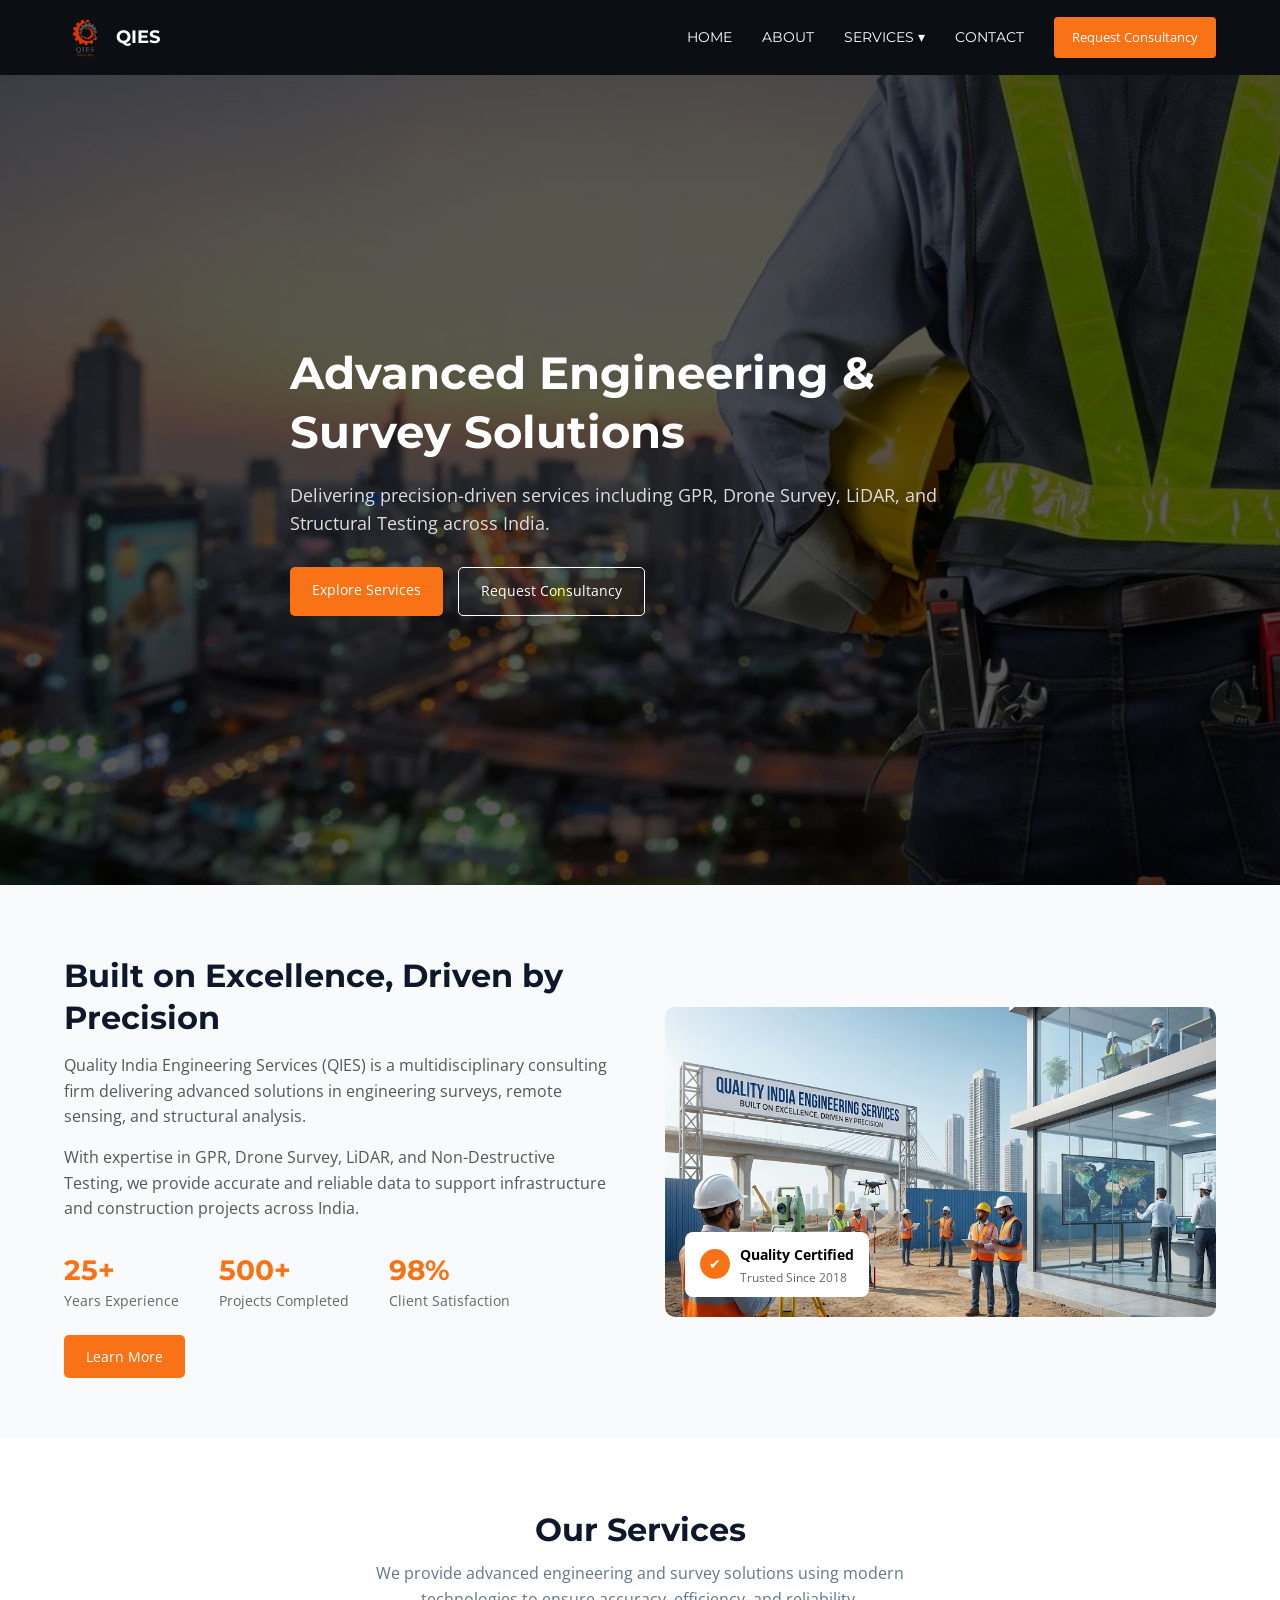
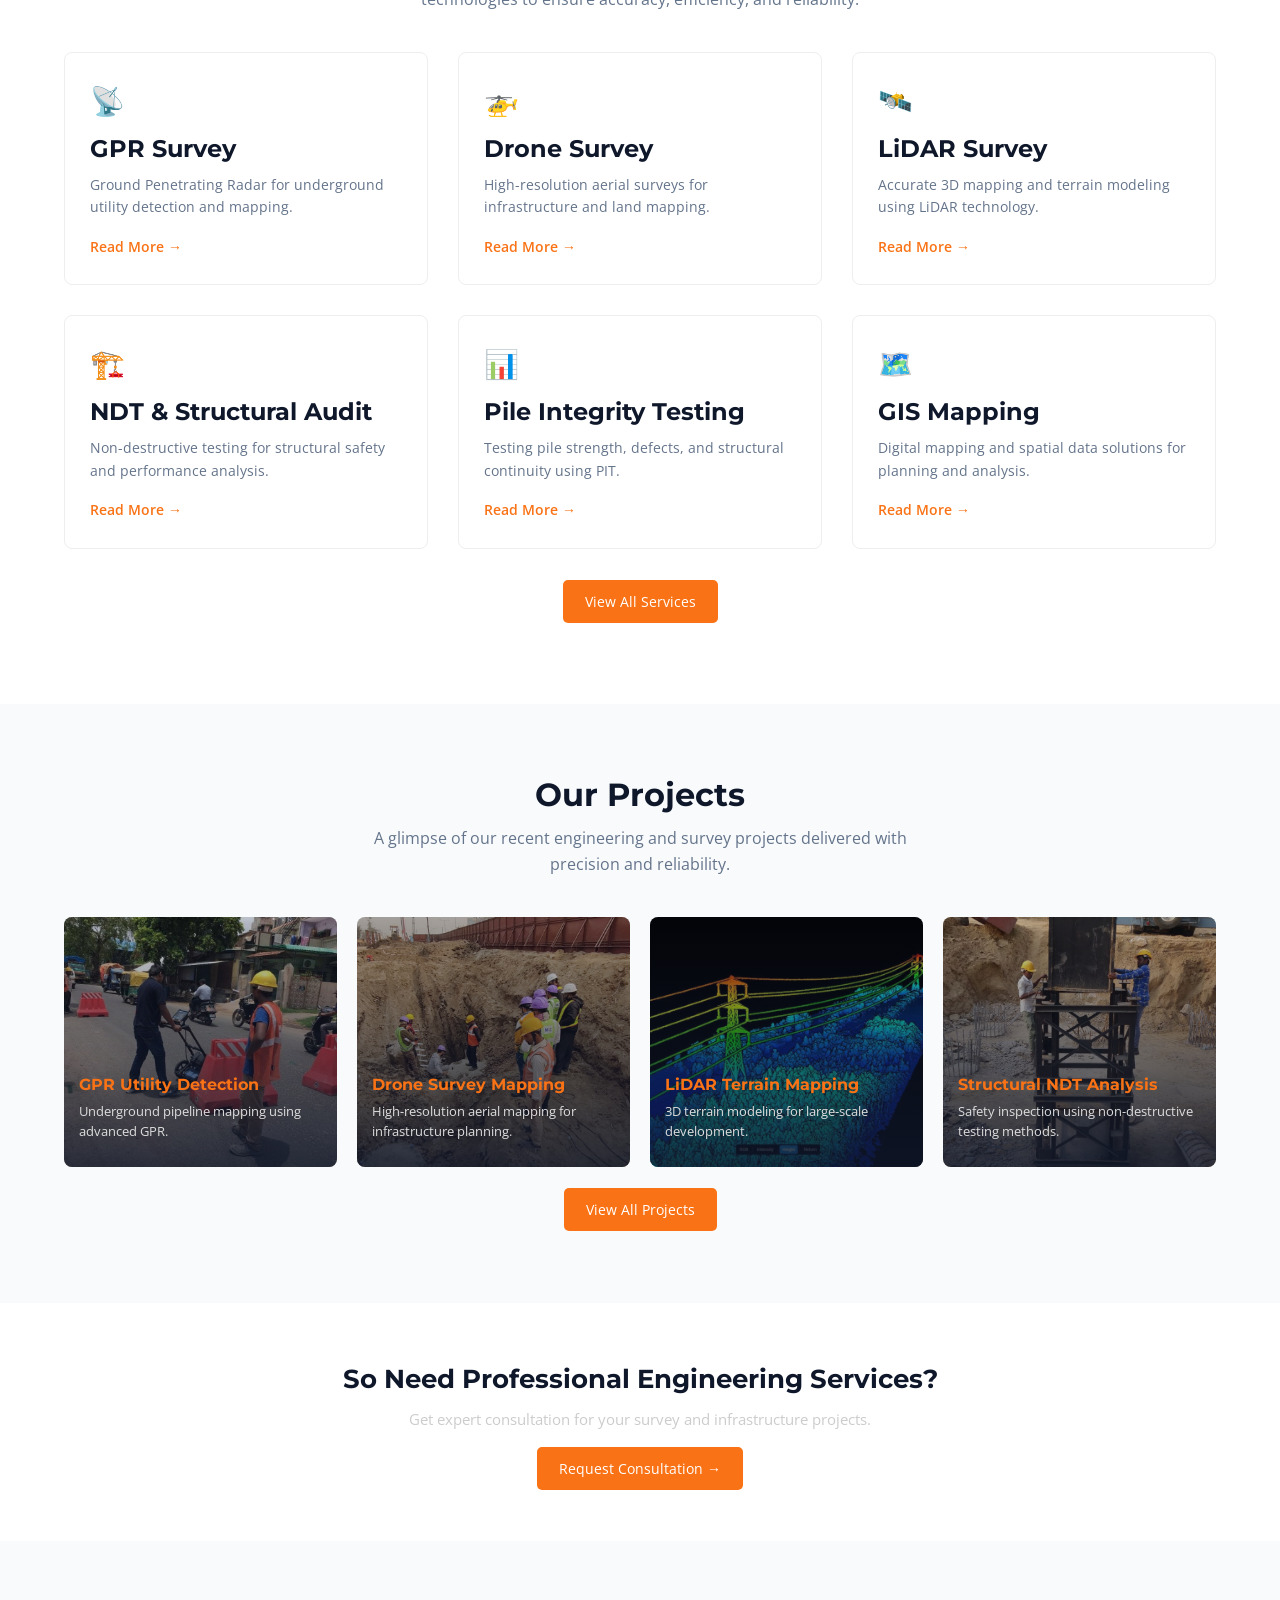
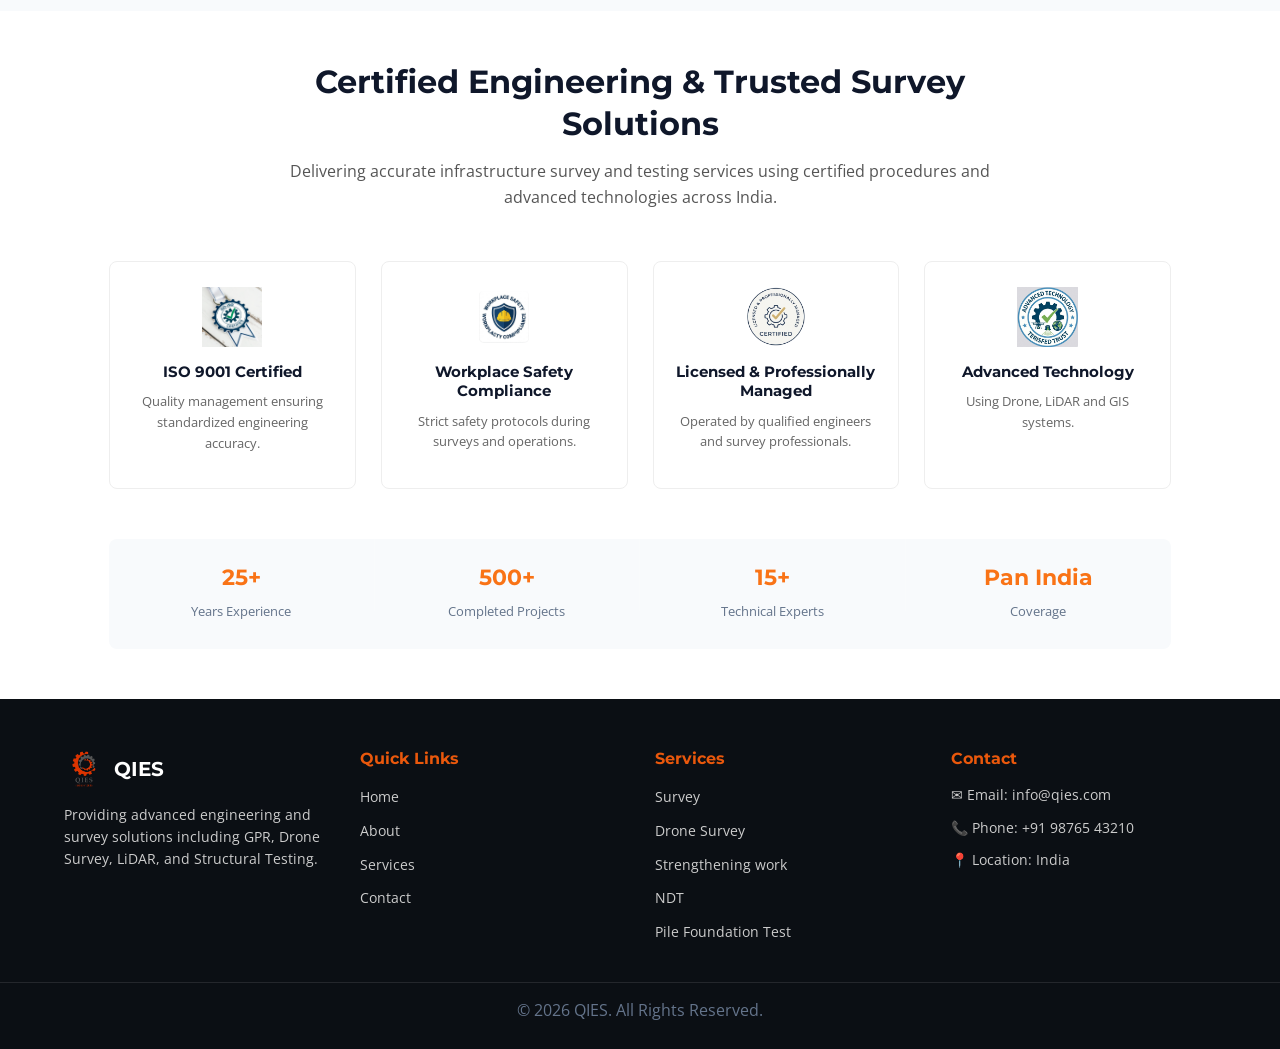
==== index.html @ ded55cf7 "Add files via upload" ====
<!DOCTYPE html>
<html lang="en">

<head>
    <meta charset="UTF-8">
    <meta name="viewport" content="width=device-width, initial-scale=1.0">
    <title>QIES</title>

    <!-- Google Fonts -->
    <link
        href="https://fonts.googleapis.com/css2?family=Montserrat:wght@600;700&family=Open+Sans:wght@400;500&display=swap"
        rel="stylesheet">

    <!-- Favicon icon -->
    <link rel="icon" type="image/png" href="assets/img/logo/favicon.ico">

    <!-- CSS Files -->
    <link rel="stylesheet" href="assets/css/global.css">
    <link rel="stylesheet" href="assets/css/style.css">
    <link rel="stylesheet" href="assets/css/services.css">
    <link rel="stylesheet" href="assets/css/responsive.css">

</head>

<body>
    <!-- =====================================
                    GLOBAL NAVBAR
    ===================================== -->
    <header class="header">
        <div class="container navbar">

            <!-- Logo + Company Name -->
            <div class="nav-brand">
                <a href="/index.html">
                    <img src="assets/img/logo/qies-logo.png" alt="QIES Logo">
                    <span class="brand-name">QIES</span>
                </a>
            </div>

            <!-- Navigation -->
            <nav class="nav-menu" id="navMenu">

                <a href="index.html" class="nav-link">Home</a>
                <a href="about.html" class="nav-link">About</a>

                <!-- Dropdown -->
                <div class="dropdown">
                    <a href="#" class="nav-link dropdown-toggle">Services ▾</a>

                    <div class="dropdown-menu">
                        <a href="services.html"><strong>All Services</strong></a>
                        <a href="services/survey.html">Survey</a>
                        <a href="services/drone-survey.html">Drone Survey</a>
                        <a href="services/strengthening-work.html">Strengthening Work</a>
                        <a href="services/ndt.html">NDT</a>
                        <a href="services/pile-foundation-test.html">Pile Foundation Test</a>
                    </div>
                </div>

                <a href="contact.html" class="nav-link">Contact</a>

                <!-- CTA -->
                <a href="contact.html" class="nav-btn">
                    Request Consultancy
                </a>

            </nav>

            <!-- Mobile Toggle -->
            <div class="menu-toggle" id="menuToggle">☰</div>

        </div>
    </header>


    <!-- =====================================
                    HERO SECTION
    ===================================== -->
    <section class="hero">

        <div class="hero-overlay"></div>

        <div class="container hero-content">

            <h1>
                Advanced Engineering & Survey Solutions
            </h1>

            <p>
                Delivering precision-driven services including GPR, Drone Survey,
                LiDAR, and Structural Testing across India.
            </p>

            <div class="hero-buttons">
                <a href="services.html" class="btn-primary">Explore Services</a>
                <a href="contact.html" class="btn-outline">Request Consultancy</a>
            </div>

        </div>

    </section>


    <!-- =====================================
                    ABOUT  SECTION
    ===================================== -->
    <section class="home-about section">

        <div class="container about-container">

            <!-- Left Content -->
            <div class="about-text">
                <h2>Built on Excellence, Driven by Precision</h2>

                <p>
                    Quality India Engineering Services (QIES) is a multidisciplinary
                    consulting firm delivering advanced solutions in engineering surveys,
                    remote sensing, and structural analysis.
                </p>

                <p>
                    With expertise in GPR, Drone Survey, LiDAR, and Non-Destructive Testing,
                    we provide accurate and reliable data to support infrastructure and
                    construction projects across India.
                </p>

                <!-- STATS -->
                <div class="about-stats">

                    <div class="stat-item">
                        <h3>25+</h3>
                        <span>Years Experience</span>
                    </div>

                    <div class="stat-item">
                        <h3>500+</h3>
                        <span>Projects Completed</span>
                    </div>

                    <div class="stat-item">
                        <h3>98%</h3>
                        <span>Client Satisfaction</span>
                    </div>

                </div>

                <a href="about.html" class="btn-primary">Learn More</a>
            </div>

            <!-- Right Image -->
            <div class="about-image">
                <img src="assets/img/home/about.png" alt="Engineering Work">

                <!-- Floating Badge -->
                <div class="about-badge">
                    <span>✔</span>
                    <div>
                        <strong>Quality Certified</strong>
                        <small>Trusted Since 2018</small>
                    </div>
                </div>
            </div>

        </div>

    </section>


    <!-- =====================================
                    service section
    ===================================== -->
    <section class="home-services section">

        <div class="container">

            <!-- Section Title -->
            <div class="section-title">
                <h2>Our Services</h2>
                <p>
                    We provide advanced engineering and survey solutions using modern
                    technologies to ensure accuracy, efficiency, and reliability.
                </p>
            </div>

            <!-- Services Grid -->
            <div class="services-grid">

                <!-- Service 1 -->
                <div class="service-card">
                    <div class="service-icon">📡</div>
                    <h3>GPR Survey</h3>
                    <p>
                        Ground Penetrating Radar for underground utility detection and mapping.
                    </p>
                    <a href="services/survey.html">Read More →</a>
                </div>

                <!-- Service 2 -->
                <div class="service-card">
                    <div class="service-icon">🚁</div>
                    <h3>Drone Survey</h3>
                    <p>
                        High-resolution aerial surveys for infrastructure and land mapping.
                    </p>
                    <a href="services/drone-survey.html">Read More →</a>
                </div>

                <!-- Service 3 -->
                <div class="service-card">
                    <div class="service-icon">🛰️</div>
                    <h3>LiDAR Survey</h3>
                    <p>
                        Accurate 3D mapping and terrain modeling using LiDAR technology.
                    </p>
                    <a href="services/lidar.html">Read More →</a>
                </div>

                <!-- Service 4 -->
                <div class="service-card">
                    <div class="service-icon">🏗️</div>
                    <h3>NDT & Structural Audit</h3>
                    <p>
                        Non-destructive testing for structural safety and performance analysis.
                    </p>
                    <a href="services/ndt.html">Read More →</a>
                </div>

                <!-- Service 5 -->
                <div class="service-card">
                    <div class="service-icon">📊</div>
                    <h3>Pile Integrity Testing</h3>
                    <p>
                        Testing pile strength, defects, and structural continuity using PIT.
                    </p>
                    <a href="services/survey.html">Read More →</a>
                </div>

                <!-- Service 6 -->
                <div class="service-card">
                    <div class="service-icon">🗺️</div>
                    <h3>GIS Mapping</h3>
                    <p>
                        Digital mapping and spatial data solutions for planning and analysis.
                    </p>
                    <a href="services/survey.html">Read More →</a>
                </div>

            </div>

            <!-- CTA -->
            <div class="services-cta text-center mt-3">
                <a href="services.html" class="btn-primary">View All Services</a>
            </div>

        </div>


    </section>


    <!-- =====================================
                    PROJECT section
    ===================================== -->
    <section class="home-projects section">

        <div class="container">

            <!-- Section Title -->
            <div class="section-title">
                <h2>Our Projects</h2>
                <p>
                    A glimpse of our recent engineering and survey projects delivered with precision and reliability.
                </p>
            </div>

            <!-- Project Grid -->
            <div class="projects-grid">

                <!-- Project 1 -->
                <div class="project-card">
                    <img src="assets/img/project/grp-survey.jpeg" alt="GPR Survey">
                    <div class="project-overlay">
                        <h3>GPR Utility Detection</h3>
                        <p>Underground pipeline mapping using advanced GPR.</p>
                    </div>
                </div>

                <!-- Project 2 -->
                <div class="project-card">
                    <img src="assets/img/project/pile integrety.jpeg" alt="Drone Survey">
                    <div class="project-overlay">
                        <h3>Drone Survey Mapping</h3>
                        <p>High-resolution aerial mapping for infrastructure planning.</p>
                    </div>
                </div>

                <!-- Project 3 -->
                <div class="project-card">
                    <img src="assets/img/project/lidarsurvey.jpeg" alt="LiDAR Survey">
                    <div class="project-overlay">
                        <h3>LiDAR Terrain Mapping</h3>
                        <p>3D terrain modeling for large-scale development.</p>
                    </div>
                </div>

                <!-- Project 4 -->
                <div class="project-card">
                    <img src="assets/img/project/pile-dynamic-load-testing.jpeg" alt="NDT Testing">
                    <div class="project-overlay">
                        <h3>Structural NDT Analysis</h3>
                        <p>Safety inspection using non-destructive testing methods.</p>
                    </div>
                </div>

            </div>

            <!-- CTA -->
            <div class="text-center mt-3">
                <a href="#" class="btn-primary">View All Projects</a>
            </div>

        </div>

        <!-- CTA -->
        <div class="project-cta">
            <h4>So Need Professional Engineering Services?</h4>
            <p>Get expert consultation for your survey and infrastructure projects.</p>

            <a href="contact.html" class="btn-primary">
                Request Consultation →
            </a>
        </div>
    </section>


    <!-- =====================================
     CERTIFICATION & TRUST SECTION
    ===================================== -->
    <section class="cert-perfect">

        <div class="container">

            <!-- ROW 1: HEADING -->
            <div class="cert-heading">
                <h2>Certified Engineering & Trusted Survey Solutions</h2>
                <p>
                    Delivering accurate infrastructure survey and testing services
                    using certified procedures and advanced technologies across India.
                </p>
            </div>

            <!-- ROW 2: CERTIFICATION CARDS -->
            <div class="cert-cards-row">

                <div class="cert-card">
                    <img src="assets/img/certificates/badge-1.webp" alt="ISO Certification">
                    <h4>ISO 9001 Certified</h4>
                    <p>Quality management ensuring standardized engineering accuracy.</p>
                </div>

                <div class="cert-card">
                    <img src="assets/img/certificates/badge-2.png" alt="Workplace Safety">
                    <h4>Workplace Safety Compliance</h4>
                    <p>Strict safety protocols during surveys and operations.</p>
                </div>

                <div class="cert-card">
                    <img src="assets/img/certificates/badge-3.png" alt="Licensed Managed">
                    <h4>Licensed & Professionally Managed</h4>
                    <p>Operated by qualified engineers and survey professionals.</p>
                </div>

                <div class="cert-card">
                    <img src="assets/img/certificates/badge-4.png" alt="Advanced Technology">
                    <h4>Advanced Technology</h4>
                    <p>Using Drone, LiDAR and GIS systems.</p>
                </div>

            </div>


            <!-- ROW 3: STATS BAR -->
            <div class="cert-stats-row">

                <div class="stat-box">
                    <h3>25+</h3>
                    <span>Years Experience</span>
                </div>

                <div class="stat-box">
                    <h3>500+</h3>
                    <span>Completed Projects</span>
                </div>

                <div class="stat-box">
                    <h3>15+</h3>
                    <span>Technical Experts</span>
                </div>

                <div class="stat-box">
                    <h3>Pan India</h3>
                    <span>Coverage</span>
                </div>

            </div>

        </div>

    </section>

    <!-- =====================================
                    GLOBAL FOOTER
    ===================================== -->
    <footer class="footer">
        <div class="container footer-container">

            <!-- Company Info -->
            <div class="footer-col">
                <div class="footer-brand">
                    <img src="/assets/img/logo/qies-logo.png" alt="QIES Logo">
                    <h3>QIES</h3>
                </div>
                <p>
                    Providing advanced engineering and survey solutions including GPR,
                    Drone Survey, LiDAR, and Structural Testing.
                </p>
            </div>

            <!-- Quick Links -->
            <div class="footer-col">
                <h4>Quick Links</h4>
                <ul>
                    <li><a href="index.html">Home</a></li>
                    <li><a href="about.html">About</a></li>
                    <li><a href="services.html">Services</a></li>
                    <li><a href="contact.html">Contact</a></li>
                </ul>
            </div>

            <!-- Services -->
            <div class="footer-col">
                <h4>Services</h4>
                <ul>
                    <li><a href="services/survey.html">Survey</a></li>
                    <li><a href="services/drone-survey.html">Drone Survey</a></li>
                    <li><a href="services/strengthening-work.html">Strengthening work</a></li>
                    <li><a href="services/ndt.html">NDT</a></li>
                    <li><a href="services/pile-foundation-test.html">Pile Foundation Test</a></li>
                </ul>
            </div>

            <!-- Contact -->
            <div class="footer-col">
                <h4>Contact</h4>
                <p>✉ Email: info@qies.com</p>
                <p>📞 Phone: +91 98765 43210</p>
                <p>📍 Location: India</p>
            </div>

        </div>

        <!-- Bottom -->
        <div class="footer-bottom">
            <p>© 2026 QIES. All Rights Reserved.</p>
        </div>
    </footer>


    <script src="assets/js/main.js"></script>

</body>

</html>
---- assets/css/global.css ----
/* =========================
   RESET + BASE
========================= */
* {
  margin: 0;
  padding: 0;
  box-sizing: border-box;
}

html {
  scroll-behavior: smooth;
}

body {
  font-family: 'Open Sans', sans-serif;
  line-height: 1.6;
  background-color: var(--light);
  color: var(--dark);
}

/* =========================
   THEME VARIABLES
========================= */
:root {
  --primary: #1e3a8a;
  --accent: #f97316;
  --dark: #0f172a;
  --light: #f8fafc;
  --gray: #64748b;
  --white: #ffffff;

  --radius: 8px;
  --transition: 0.3s ease;
}

/* =========================
   TYPOGRAPHY
========================= */
h1, h2, h3, h4, h5 {
  font-family: 'Montserrat', sans-serif;
  font-weight: 700;
  color: var(--dark);
  line-height: 1.3;
}

h1 { font-size: 2.5rem; }
h2 { font-size: 2rem; }
h3 { font-size: 1.5rem; }

p {
  font-size: 1rem;
  color: var(--gray);
  margin-bottom: 10px; /* FIX spacing */
}

a {
  text-decoration: none;
  color: inherit;
}

/* =========================
   LAYOUT SYSTEM
========================= */
.container {
  width: 90%;
  max-width: 1200px;
  margin: auto;
}

.section {
  padding: 70px 0; /* slightly improved spacing */
}

.section-light {
  background-color: var(--light);
}

.section-dark {
  background-color: var(--dark);
  color: var(--white);
}

/* =========================
   FLEX + GRID HELPERS
========================= */
.flex {
  display: flex;
  align-items: center;
}

.flex-between {
  display: flex;
  justify-content: space-between;
  align-items: center;
}

.grid {
  display: grid;
  gap: 20px;
}

/* =========================
   BUTTON SYSTEM
========================= */
.btn {
  display: inline-block;
  padding: 10px 20px;
  border-radius: var(--radius);
  font-size: 0.9rem;
  font-weight: 600;
  transition: var(--transition);
}

.btn-primary {
  background-color: var(--primary);
  color: var(--white);
}

.btn-primary:hover {
  background-color: #172554;
}

.btn-accent {
  background-color: var(--accent);
  color: var(--white);
}

.btn-accent:hover {
  background-color: #ea580c;
}

/* NEW: Outline button (used in hero) */
.btn-outline {
  border: 1px solid var(--white);
  color: var(--white);
}

.btn-outline:hover {
  background: var(--white);
  color: var(--dark);
}

/* =========================
   CARD SYSTEM
========================= */
.card {
  background-color: var(--white);
  padding: 20px;
  border-radius: var(--radius);
  box-shadow: 0 5px 20px rgba(0, 0, 0, 0.05);
  transition: var(--transition);
}

.card:hover {
  transform: translateY(-5px);
}

/* =========================
   IMAGE HANDLING
========================= */
img {
  width: 100%;
  display: block;
}

/* =========================
   SPACING UTILITIES
========================= */
.mt-1 { margin-top: 10px; }
.mt-2 { margin-top: 20px; }
.mt-3 { margin-top: 30px; }

.mb-1 { margin-bottom: 10px; }
.mb-2 { margin-bottom: 20px; }
.mb-3 { margin-bottom: 30px; }

/* =========================
   TEXT UTILITIES
========================= */
.text-center {
  text-align: center;
}

.text-white {
  color: var(--white);
}

/* NEW: Section Title Helper */
.section-title {
  text-align: center;
  margin-bottom: 40px;
}

.section-title h2 {
  margin-bottom: 10px;
}

.section-title p {
  max-width: 600px;
  margin: auto;
}
---- assets/css/style.css ----
/* =====================================
     GLOBAL NAVBAR
=====================================  */
/* HEADER */
.header {
  background: #0b0f14;
  position: sticky;
  top: 0;
  z-index: 1000;
}

/* NAVBAR */
.navbar {
  display: flex;
  justify-content: space-between;
  align-items: center;
  height: 75px;
}

/* BRAND */
.nav-brand a {
  display: flex;
  align-items: center;
  gap: 10px;
}

.nav-brand img {
  height: 42px;
}

.brand-name {
  color: #fff;
  font-family: 'Montserrat', sans-serif;
  font-weight: 700;
  font-size: 18px;
}

/* LOGO (FIXED VISIBILITY) */
.logo img {
  height: 50px;
  width: auto;
  display: block;
  filter: brightness(1.2);
  /* makes logo pop */
}

.logo img {
  filter: brightness(1.5) contrast(1.1);
}

/* MENU */
.nav-menu {
  display: flex;
  align-items: center;
  gap: 30px;
}

/* LINKS */
.nav-link {
  font-family: 'Montserrat', sans-serif;
  font-size: 14px;
  text-transform: uppercase;
  color: #fff;
  position: relative;
  display: flex;
  align-items: center;
  height: 100%;
}


/* HOVER UNDERLINE */
.nav-link::after {
  content: "";
  position: absolute;
  left: 0;
  bottom: 0px;
  width: 0%;
  height: 2px;
  background: #f97316;
  transition: 0.3s;
}

.nav-link:hover::after {
  width: 100%;
}

/* CTA */
.nav-btn {
  background: #f97316;
  padding: 10px 18px;
  border-radius: 4px;
  font-size: 13px;
  color: #fff;
  display: flex;
  align-items: center;
}

.nav-btn:hover {
  background: #ea580c;
}

/* DROPDOWN */
.dropdown {
  position: relative;
}

.dropdown-menu {
  position: absolute;
  top: 35px;
  left: 0;
  background: #1e293b;
  min-width: 200px;
  padding: 10px 0;
  display: none;
  border-top: 2px solid #f97316;
}

.dropdown-menu a {
  display: block;
  padding: 8px 15px;
  font-size: 13px;
  color: #fff;
}

.dropdown-menu a:hover {
  color: #f97316;
}

/* SHOW */
.dropdown-menu.show {
  display: block;
}

/* MOBILE */
.menu-toggle {
  display: none;
  font-size: 26px;
  color: #fff;
  cursor: pointer;
}

/* =========================
   FOOTER
========================= */
.footer {
  background: #0b0f14;
  color: #fff;
  padding-top: 50px;
}

/* Layout */
.footer-container {
  display: grid;
  grid-template-columns: repeat(4, 1fr);
  gap: 30px;
}

/* Columns */
.footer-col h4 {
  margin-bottom: 15px;
  font-family: 'Montserrat', sans-serif;
  color: #ea580c;
}

.footer-col p {
  font-size: 14px;
  color: #ccc;
}

/* Links */
.footer-col ul {
  list-style: none;
}

.footer-col ul li {
  margin-bottom: 8px;
}

.footer-col ul li a {
  color: #ccc;
  font-size: 14px;
  transition: 0.3s;
}

.footer-col ul li a:hover {
  color: #f97316;
}

/* Bottom bar */
.footer-bottom {
  text-align: center;
  padding: 15px 0;
  margin-top: 30px;
  border-top: 1px solid rgba(255, 255, 255, 0.1);
  font-size: 13px;
  color: #aaa;
}

/* Footer Brand (logo + name) */
.footer-brand {
  display: flex;
  align-items: center;
  gap: 10px;
  margin-bottom: 15px;
}

.footer-brand img {
  height: 40px;
  width: auto;
}

.footer-brand h3 {
  margin: 0;
  font-size: 20px;
  color: #fff;
}


/* =========================  HOME PAGE STARTS ========================= */
/* =========================
   HOME HERO SECTION
========================= */
.hero {
  position: relative;
  height: 90vh;
  background: url("../img/home/hero-bg.jpeg") center/cover no-repeat;
  display: flex;
  align-items: center;
}

/* Dark overlay */
.hero-overlay {
  position: absolute;
  inset: 0;
  background: rgba(0, 0, 0, 0.65);
}

/* Content */
.hero-content {
  position: relative;
  color: #fff;
  max-width: 700px;
}

.hero-content h1 {
  font-size: 2.8rem;
  font-family: 'Montserrat', sans-serif;
  margin-bottom: 20px;
  line-height: 1.3;
  color: white;
}

.hero-content p {
  font-size: 1.1rem;
  color: #ddd;
  margin-bottom: 30px;
}

/* Buttons */
.hero-buttons {
  display: flex;
  gap: 15px;
}

/* Primary button */
.btn-primary {
  background: #f97316;
  color: #fff;
  padding: 12px 22px;
  border-radius: 5px;
  font-size: 14px;
}

.btn-primary:hover {
  background: #ea580c;
}

/* Outline button */
.btn-outline {
  border: 1px solid #fff;
  color: #fff;
  padding: 12px 22px;
  border-radius: 5px;
  font-size: 14px;
}

.btn-outline:hover {
  background: #fff;
  color: #000;
}

/* =========================
   HOME ABOUT SECTION
========================= */
.home-about {
  background: #f8fafc;
}

/* Layout */
.about-container {
  display: grid;
  grid-template-columns: 1fr 1fr;
  align-items: center;
  gap: 50px;
}

/* TEXT */
.about-text h2 {
  font-size: 2rem;
  margin-bottom: 15px;
  font-family: 'Montserrat', sans-serif;
}

.about-text p {
  margin-bottom: 15px;
  color: #555;
  line-height: 1.6;
}

/* IMAGE */
.about-image {
  position: relative;
}

.about-image img {
  width: 100%;
  border-radius: 10px;
  display: block;
}

/* ===== STATS ===== */
.about-stats {
  display: flex;
  gap: 40px;
  margin: 30px 0;
}

.stat-item h3 {
  font-size: 28px;
  color: var(--accent);
}

.stat-item span {
  font-size: 14px;
  color: #666;
}

/* FLOATING BADGE*/
.about-badge {
  position: absolute;
  bottom: 20px;
  left: 20px;

  display: flex;
  align-items: center;
  gap: 10px;

  background: #ffffff;
  padding: 10px 15px;
  border-radius: 8px;

  box-shadow: 0 5px 20px rgba(0, 0, 0, 0.1);
}

/* Icon */
.about-badge span {
  background: #f97316;
  color: #fff;
  width: 30px;
  height: 30px;

  display: flex;
  align-items: center;
  justify-content: center;

  border-radius: 50%;
  font-size: 14px;
}

/* Text */
.about-badge strong {
  font-size: 14px;
  color: #000;
}

.about-badge small {
  display: block;
  font-size: 12px;
  color: #666;
}

/* =========================
   HOME SERVICES
========================= */
.home-services {
  background: #ffffff;
}

/* Grid */
.services-grid {
  display: grid;
  grid-template-columns: repeat(3, 1fr);
  gap: 30px;
}

/* Card */
.service-card {
  background: #fff;
  padding: 25px;
  border-radius: 8px;
  transition: 0.3s;
  border: 1px solid #eee;
}

.service-card:hover {
  transform: translateY(-8px);
  box-shadow: 0 10px 30px rgba(0, 0, 0, 0.08);
}

/* Icon */
.service-icon {
  font-size: 28px;
  margin-bottom: 10px;
}

/* Title */
.service-card h3 {
  margin-bottom: 10px;
}

/* Text */
.service-card p {
  font-size: 14px;
  margin-bottom: 15px;
}

/* Link */
.service-card a {
  font-size: 14px;
  color: var(--accent);
  font-weight: 600;
}

.services-cta {
  margin-top: 20px;
  text-align: center;
  background: var(--white);
  color: black;
  padding: 20px 20px;
}

.services-cta h4 {
  font-size: 26px;
  margin-bottom: 10px;
}

.services-cta p {
  margin-bottom: 25px;
  color: #ccc;
  font-size: 15px;
}


/* =========================
   HOME PROJECTS
========================= */
.home-projects {
  background: #f8fafc;
}

/* Grid */
.projects-grid {
  display: grid;
  grid-template-columns: repeat(4, 1fr);
  gap: 20px;
}

/* Card */
.project-card {
  position: relative;
  overflow: hidden;
  border-radius: 8px;
}

/* Image */
.project-card img {
  width: 100%;
  height: 250px;
  object-fit: cover;
  transition: 0.4s ease;
}

/* Overlay ALWAYS visible */
.project-overlay {
  position: absolute;
  inset: 0;

  background: linear-gradient(to top,
      rgba(15, 23, 42, 0.85),
      rgba(15, 23, 42, 0.2));

  color: #fff;

  display: flex;
  flex-direction: column;
  justify-content: flex-end;

  padding: 15px;
}

/* Hover = only zoom */
.project-card:hover img {
  transform: scale(1.1);
}

/* Text */
.project-overlay h3 {
  font-size: 16px;
  margin-bottom: 5px;
  color: var(--accent);
}

.project-overlay p {
  font-size: 13px;
  color: #ddd;
}

.project-cta {
  margin-top: 80px;
  text-align: center;
  background: var(--white);
  color: black;
  padding: 60px 20px;
}

.project-cta h4 {
  font-size: 26px;
  margin-bottom: 10px;
}

.project-cta p {
  margin-bottom: 25px;
  color: #ccc;
  font-size: 15px;
}

/* =========================
   CERTIFICATION SECTION
========================= */
.cert-perfect {
  background: #ffffff;
  padding: 50px;
}

/* =========================
   HEADING
========================= */
.cert-heading {
  text-align: center;
  max-width: 700px;
  margin: 0 auto 50px;
}

.cert-heading h2 {
  font-size: 2rem;
  margin-bottom: 15px;
}

.cert-heading p {
  color: #555;
}

/* =========================
   CERT CARDS
========================= */
.cert-cards-row {
  display: grid;
  grid-template-columns: repeat(4, 1fr);
  gap: 25px;
}

/* Card */
.cert-card {
  background: #fff;
  padding: 25px 20px;
  text-align: center;
  border-radius: 8px;
  border: 1px solid #eee;
  transition: 0.3s;
}

.cert-card:hover {
  transform: translateY(-8px);
  box-shadow: 0 10px 30px rgba(0, 0, 0, 0.08);
}

/* Icon */
.cert-card img {
  height: 60px;
  width: auto;
  margin: 0 auto 15px;
}

.cert-card:hover img {
  transform: scale(1.1);
  transition: 0.3s;
}

/* Title */
.cert-card h4 {
  margin-bottom: 10px;
  font-size: 15px;
}

/* Text */
.cert-card p {
  font-size: 13px;
  color: #666;
}

/* =========================
   STATS ROW
========================= */
.cert-stats-row {
  margin-top: 50px;
  display: grid;
  grid-template-columns: repeat(4, 1fr);
  background: var(--light);
  border-radius: 8px;
  overflow: hidden;
}

/* Stat box */
.stat-box {
  text-align: center;
  padding: 25px 15px;
  color: #fff;
  border-right: 1px solid rgba(255, 255, 255, 0.1);
}

.stat-box:last-child {
  border-right: none;
}

/* Numbers */
.stat-box h3 {
  font-size: 22px;
  color: var(--accent);
  margin-bottom: 5px;
}

/* Label */
.stat-box span {
  font-size: 13px;
  color: var(--gray);
}

/* =========================  HOME PAGE ENDS ========================= */


/* =========================  ABOUT PAGE STARTS ========================= */
/* =========================
   ABOUT HERO
========================= */
.about-hero {
  position: relative;
  height: 50vh;
  background: url("../img/home/about.png") center/cover no-repeat;
  display: flex;
  align-items: center;
}

/* Overlay */
.about-hero-overlay {
  position: absolute;
  inset: 0;
  background: rgba(15, 23, 42, 0.75);
}

/* Content */
.about-hero-content {
  position: relative;
  color: #fff;
  max-width: 600px;
}

.about-hero-content h1 {
  font-size: 2.5rem;
  margin-bottom: 10px;
  color: var(--white);
}

.about-hero-content p {
  color: #ddd;
  margin-bottom: 15px;
}

/* Breadcrumb */
.breadcrumb {
  font-size: 14px;
}

.breadcrumb a {
  color: var(--accent);
}

.breadcrumb span {
  color: #ccc;
}

/* =========================
   ABOUT COMPANY (WHO ARE WE) SECTION 
========================= */
.who-we-are {
  background: #ffffff;
}

/* Layout */
.who-container {
  display: grid;
  grid-template-columns: 1fr 1fr;
  gap: 50px;
  align-items: center;
}

/* TEXT */
.who-text h2 {
  font-size: 2rem;
  margin-bottom: 15px;
}

.who-text h2::after {
  content: "";
  width: 60px;
  height: 3px;
  background: var(--accent);
  display: block;
  margin-top: 10px;
}

.who-text p {
  margin-bottom: 15px;
  color: #555;
  line-height: 1.6;
}

/* Points */
.who-points {
  margin-top: 20px;
}

.who-points div {
  margin-bottom: 8px;
  font-weight: 500;
}

/* IMAGE */
.who-image img {
  width: 100%;
  border-radius: 10px;
}

/* =========================
   MISSION, VISION & VALUES
========================= */
.mission-vision {
  background: #f8fafc;
  text-align: center;
}

/* Heading */
.mission-vision-heading {
  font-size: 2rem;
  margin-bottom: 40px;
  font-family: 'Montserrat', sans-serif;
}

/* Layout */
.mv-container {
  display: grid;
  grid-template-columns: repeat(3, 1fr);
  /* FIXED for 3 cards */
  gap: 25px;
}

/* Card */
.mv-card {
  background: #ffffff;
  padding: 25px;
  border-radius: 10px;
  text-align: center;
  transition: 0.3s;
  border: 1px solid #eee;
}

.mv-card:hover {
  transform: translateY(-8px);
  box-shadow: 0 10px 30px rgba(0, 0, 0, 0.08);
}

/* Icon */
.mv-icon {
  font-size: 28px;
  margin-bottom: 10px;
}

/* Title */
.mv-card h3 {
  margin-bottom: 10px;
  font-size: 17px;
}

/* Text */
.mv-card p {
  font-size: 14px;
  color: #555;
  line-height: 1.6;
}

/* =========================
   WHY CHOOSE
========================= */
.why-choose {
  background: #ffffff;
}

/* Layout */
.why-container {
  display: grid;
  grid-template-columns: 1fr 1fr;
  gap: 50px;
  align-items: center;
}

/* TEXT */
.why-text h2 {
  font-size: 2rem;
  margin-bottom: 15px;
}

.why-text p {
  margin-bottom: 25px;
  color: #555;
}

/* Points */
.why-points {
  display: flex;
  flex-direction: column;
  gap: 20px;
}

/* Item */
.why-item {
  display: flex;
  gap: 15px;
  align-items: flex-start;
}

/* Icon */
.why-item span {
  border: 2.5px solid  #f97316;
  width: 28px;
  height: 28px;

  display: flex;
  align-items: center;
  justify-content: center;

  border-radius: 50%;
  font-size: 14px;
}

/* Text */
.why-item h4 {
  margin-bottom: 5px;
  font-size: 15px;
}

.why-item p {
  font-size: 13px;
  color: #666;
}

/* IMAGE */
.why-image img {
  width: 100%;
  border-radius: 10px;
}
---- assets/css/services.css ----
/* =========================  MAIN SERVICE  PAGE STARTS ========================= */
/* =========================
   SERVICES HERO
========================= */
.services-hero {
    position: relative;
    height: 50vh;
    background: url("../img/service-hero.png") center/cover no-repeat;
    display: flex;
    align-items: center;
}

/* Overlay */
.services-hero-overlay {
    position: absolute;
    inset: 0;
    background: rgba(15, 23, 42, 0.75);
}

/* Content */
.services-hero-content {
    position: relative;
    color: #fff;
    max-width: 650px;
}

.services-hero-content h1 {
    font-size: 2.5rem;
    margin-bottom: 10px;
    color: var(--white);
}

.services-hero-content p {
    color: #ddd;
    margin-bottom: 15px;
}

/* Breadcrumb */
.breadcrumb {
    font-size: 14px;
}

.breadcrumb a {
    color: var(--accent);
}

.breadcrumb span {
    color: #ccc;
}

/* =========================
   SURVEY SECTION
========================= */
.survey-section {
    background: #ffffff;
}

/* Grid */
.survey-grid {
    display: grid;
    grid-template-columns: repeat(4, 1fr);
    gap: 25px;
}

/* Card */
.survey-card {
    background: #fff;
    padding: 25px 20px;
    text-align: center;
    border-radius: 8px;
    border: 1px solid #eee;
    transition: 0.3s;
}

.survey-card:hover {
    transform: translateY(-8px);
    box-shadow: 0 10px 30px rgba(0, 0, 0, 0.08);
}

/* Icon */
.survey-icon {
    font-size: 28px;
    margin-bottom: 10px;
}

/* Title */
.survey-card h3 {
    font-size: 16px;
    margin-bottom: 10px;
}

/* Text */
.survey-card p {
    font-size: 13px;
    color: #666;
}

/* =========================
   PILE FOUNDATION SECTION
========================= */
.pile-section {
    background: #f8fafc;
}

/* Grid */
.pile-grid {
    display: grid;
    grid-template-columns: repeat(3, 1fr);
    gap: 25px;
}

/* Card */
.pile-card {
    background: #fff;
    padding: 25px;
    border-radius: 8px;
    border: 1px solid #eee;
    transition: 0.3s;
    position: relative;
}

/* Accent left border (engineering feel) */
.pile-card::before {
    content: "";
    position: absolute;
    left: 0;
    top: 0;
    height: 100%;
    width: 4px;
    background: var(--accent);
    border-radius: 8px 0 0 8px;
}

/* Hover */
.pile-card:hover {
    transform: translateY(-6px);
    box-shadow: 0 10px 25px rgba(0, 0, 0, 0.08);
}

/* Title */
.pile-card h3 {
    font-size: 15px;
    margin-bottom: 10px;
}

/* Text */
.pile-card p {
    font-size: 13px;
    color: #666;
}

/* =========================
   DRONE SECTION
========================= */
.drone-section {
    background:var(--white);
    color: #fff;
}

/* Grid */
.drone-grid {
    display: grid;
    grid-template-columns: repeat(4, 1fr);
    gap: 25px;
}

/* Card */
.drone-card {
    background: rgba(255, 255, 255, 0.05);
    padding: 25px;
    border-radius: 10px;
    text-align: center;
    transition: 0.3s;
    border: 1px solid rgba(255, 255, 255, 0.08);
    transition: transform 0.3s, box-shadow 0.3s;
}

/* Hover glow */
.drone-card:hover {
    transform: translateY(-8px);
    box-shadow: 0 10px 30px rgba(249, 115, 22, 0.2);
    border-color: var(--accent);
}

/* Icon */
.drone-icon {
    font-size: 30px;
    margin-bottom: 10px;
}

/* Title */
.drone-card h3 {
    font-size: 15px;
    margin-bottom: 10px;
}

/* Text */
.drone-card p {
    font-size: 13px;
    color: #ccc;
}

/* =========================
   STRENGTHENING SECTION
========================= */
.strength-section {
  background: var(--light);
}

/* Grid */
.strength-grid {
  display: grid;
  grid-template-columns: repeat(2, 1fr);
  gap: 30px;
}

/* Card */
.strength-card {
  background: #fff;
  padding: 30px;
  border-radius: 10px;
  border: 1px solid #eee;
  transition: 0.3s;
  position: relative;
}

/* Top accent bar */
.strength-card::before {
  content: "";
  position: absolute;
  top: 0;
  left: 0;
  height: 4px;
  width: 100%;
  background: var(--accent);
  border-radius: 10px 10px 0 0;
}

/* Hover */
.strength-card:hover {
  transform: translateY(-6px);
  box-shadow: 0 10px 25px rgba(0,0,0,0.08);
}

/* Title */
.strength-card h3 {
  font-size: 18px;
  margin-bottom: 10px;
}

/* Text */
.strength-card p {
  font-size: 14px;
  color: #555;
}


/* =========================
   know more  LINK (RIGHT SIDE) for all section 
========================= */
.know-more-link {
  display: flex;
  justify-content: flex-end;
  margin-top: 20px;
}

/* Link style */
.know-more-link a {
  font-size: 14px;
  font-weight: 600;
  color: var(--accent);
  position: relative;
  padding-bottom: 3px;
}

/* Underline animation */
.know-more-link a::after {
  content: "";
  position: absolute;
  left: 0;
  bottom: 0;

  width: 0%;
  height: 2px;
  background: var(--accent);

  transition: 0.3s ease;
}

.know-more-link a:hover::after {
  width: 100%;
}

/* =========================
   NDT SECTION
========================= */
.ndt-section {
  background: #ffffff;
}

/* Grid */
.ndt-grid {
  display: grid;
  grid-template-columns: repeat(3, 1fr);
  gap: 25px;
}

/* Card */
.ndt-card {
  background: #fff;
  padding: 25px;
  border-radius: 8px;
  border: 1px solid #eee;
  transition: 0.3s;
  position: relative;
}

/* Top accent line */
.ndt-card::before {
  content: "";
  position: absolute;
  top: 0;
  left: 0;
  height: 3px;
  width: 100%;
  background: var(--primary);
  border-radius: 8px 8px 0 0;
}

/* Hover */
.ndt-card:hover {
  transform: translateY(-6px);
  box-shadow: 0 10px 25px rgba(0,0,0,0.08);
}

/* Title */
.ndt-card h3 {
  font-size: 15px;
  margin-bottom: 10px;
}

/* Text */
.ndt-card p {
  font-size: 13px;
  color: #666;
}
---- assets/css/responsive.css ----
/* =====================================
     GLOBAL NAVBAR RESPONSIVE
=====================================  */

@media (max-width: 768px) {

  .menu-toggle {
    display: block;
  }

  .nav-menu {
    position: absolute;
    top: 75px;
    right: 0;
    width: 100%;
    flex-direction: column;
    background: #0b0f14;
    padding: 20px;
    display: none;
  }

  .nav-menu.active {
    display: flex;
  }

  .dropdown-menu {
    position: static;
    border: none;
  }

  .nav-btn {
    margin-top: 10px;
  }
}


 /* =====================================
     FOOTER RESPONSIVE
=====================================  */
@media (max-width: 768px) {
  .footer-container {
    grid-template-columns: 1fr 1fr;
  }
}

@media (max-width: 480px) {
  .footer-container {
    grid-template-columns: 1fr;
  }
}

 /* ===================================== HOME PAGE STARTS =====================================  */
 /* =====================================
     HOME HERO RESPONSIVE
=====================================  */
@media (max-width: 768px) {

  .hero {
    height: auto;
    padding: 80px 0;
  }

  .hero-content h1 {
    font-size: 2rem;
  }

  .hero-buttons {
    flex-direction: column;
  }
}

 /* =====================================
     HOME ABOUT RESPONSIVE
=====================================  */

@media (max-width: 768px) {

  .about-container {
    grid-template-columns: 1fr;
  }

  .about-image {
    order: -1;
  }

  .about-badge {
    position: static;
    margin-top: 15px;
  }
}


 /* =====================================
     HOME SERVICES RESPONSIVE
=====================================  */
@media (max-width: 992px) {
  .services-grid {
    grid-template-columns: repeat(2, 1fr);
  }
}

@media (max-width: 600px) {
  .services-grid {
    grid-template-columns: 1fr;
  }
}


 /* =====================================
     HOME PROJECTS RESPONSIVE
=====================================  */
@media (max-width: 992px) {
  .projects-grid {
    grid-template-columns: repeat(2, 1fr);
  }
}

@media (max-width: 600px) {
  .projects-grid {
    grid-template-columns: 1fr;
  }
}


 /* =====================================
     HOME CERT SECTION RESPONSIVE
=====================================  */
@media (max-width: 992px) {

  .cert-cards-row {
    grid-template-columns: repeat(2, 1fr);
  }

  .cert-stats-row {
    grid-template-columns: repeat(2, 1fr);
  }

}

@media (max-width: 600px) {

  .cert-cards-row {
    grid-template-columns: 1fr;
  }

  .cert-stats-row {
    grid-template-columns: 1fr;
  }

  .stat-box {
    border-right: none;
    border-bottom: 1px solid rgba(255,255,255,0.1);
  }

  .stat-box:last-child {
    border-bottom: none;
  }
}

/* =========================  HOME PAGE ENDS ========================= */


/* =========================  ABOUT PAGE STARTS ========================= */
/* =========================
   ABOUT HERO RESPONSIVE
========================= */
@media (max-width: 768px) {

  .about-hero {
    height: auto;
    padding: 60px 0;
  }

  .about-hero-content h1 {
    font-size: 2rem;
  }

}

/* =========================
   ABOUT COMPANY (WHO ARE WE) SECTION 
========================= */
@media (max-width: 768px) {

  .who-container {
    grid-template-columns: 1fr;
  }

  .who-image {
    order: -1;
  }

}

/* =========================
   MISSION VISION RESPONSIVE 
========================= */
@media (max-width: 992px) {
  .mv-container {
    grid-template-columns: repeat(2, 1fr);
  }
}

@media (max-width: 600px) {
  .mv-container {
    grid-template-columns: 1fr;
  }
}

/* =========================
   WHY CHOOSE RESPONSIVE
========================= */
@media (max-width: 768px) {

  .why-container {
    grid-template-columns: 1fr;
  }

  .why-image {
    order: -1;
  }

}

/* =========================  MAIN SERVICE  PAGE STARTS ========================= */
/* =========================
   SERVICES HERO RESPONSIVE
========================= */
@media (max-width: 768px) {

  .services-hero {
    height: auto;
    padding: 60px 0;
  }

  .services-hero-content h1 {
    font-size: 2rem;
  }

}

/* =========================
   SERVICES SURVEY SECTION RESPONSIVE
========================= */
@media (max-width: 992px) {
  .survey-grid {
    grid-template-columns: repeat(2, 1fr);
  }
}

@media (max-width: 600px) {
  .survey-grid {
    grid-template-columns: 1fr;
  }
}

/* =========================
   SERVICES PILE SECTION RESPONSIVE
========================= */
@media (max-width: 992px) {
  .pile-grid {
    grid-template-columns: repeat(2, 1fr);
  }
}

@media (max-width: 600px) {
  .pile-grid {
    grid-template-columns: 1fr;
  }
}


/* =========================
   SERVICES DRONE SECTION RESPONSIVE
========================= */
@media (max-width: 992px) {
  .drone-grid {
    grid-template-columns: repeat(2, 1fr);
  }
}

@media (max-width: 600px) {
  .drone-grid {
    grid-template-columns: 1fr;
  }
}

/* =========================
   SERVICES STRENGTH  SECTION RESPONSIVE
========================= */
@media (max-width: 768px) {
  .strength-grid {
    grid-template-columns: 1fr;
  }
}

/* =========================
   SERVICES NDT RESPONSIVE
========================= */
@media (max-width: 992px) {
  .ndt-grid {
    grid-template-columns: repeat(2, 1fr);
  }
}

@media (max-width: 600px) {
  .ndt-grid {
    grid-template-columns: 1fr;
  }
}
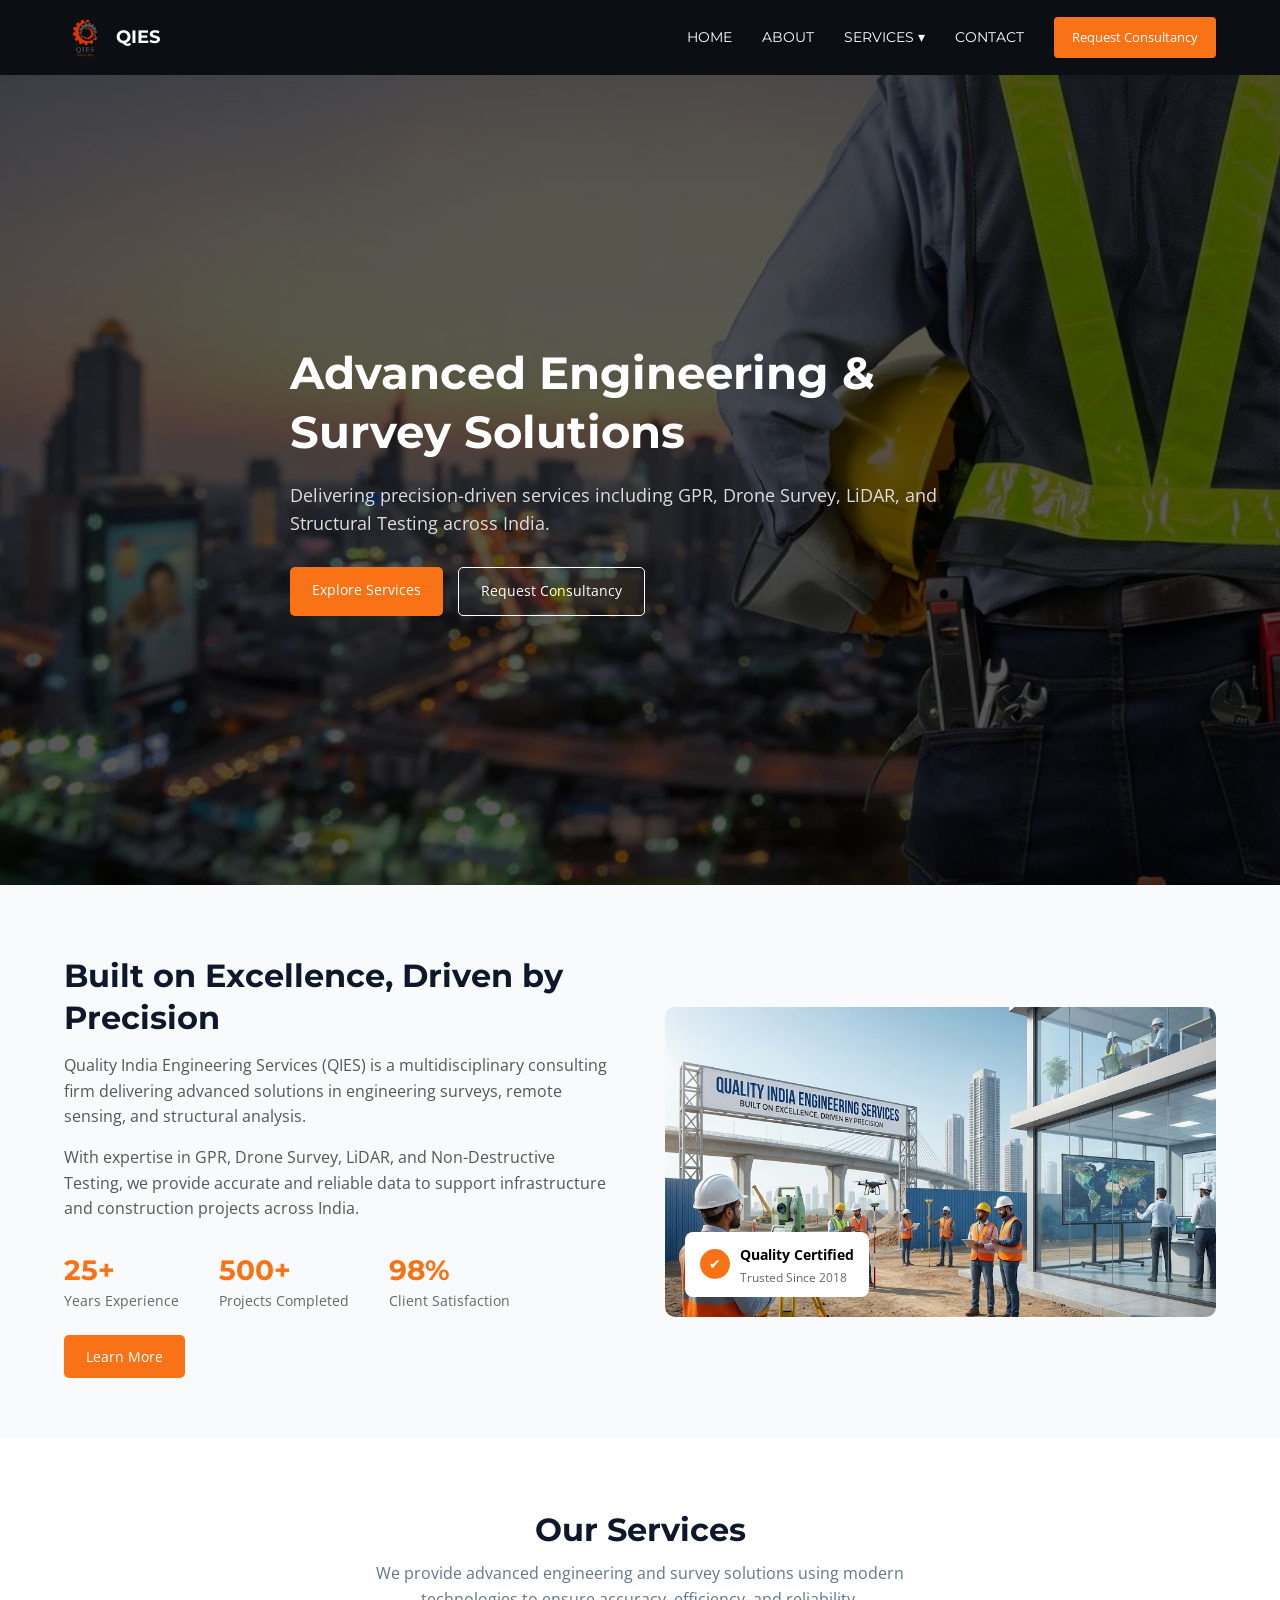
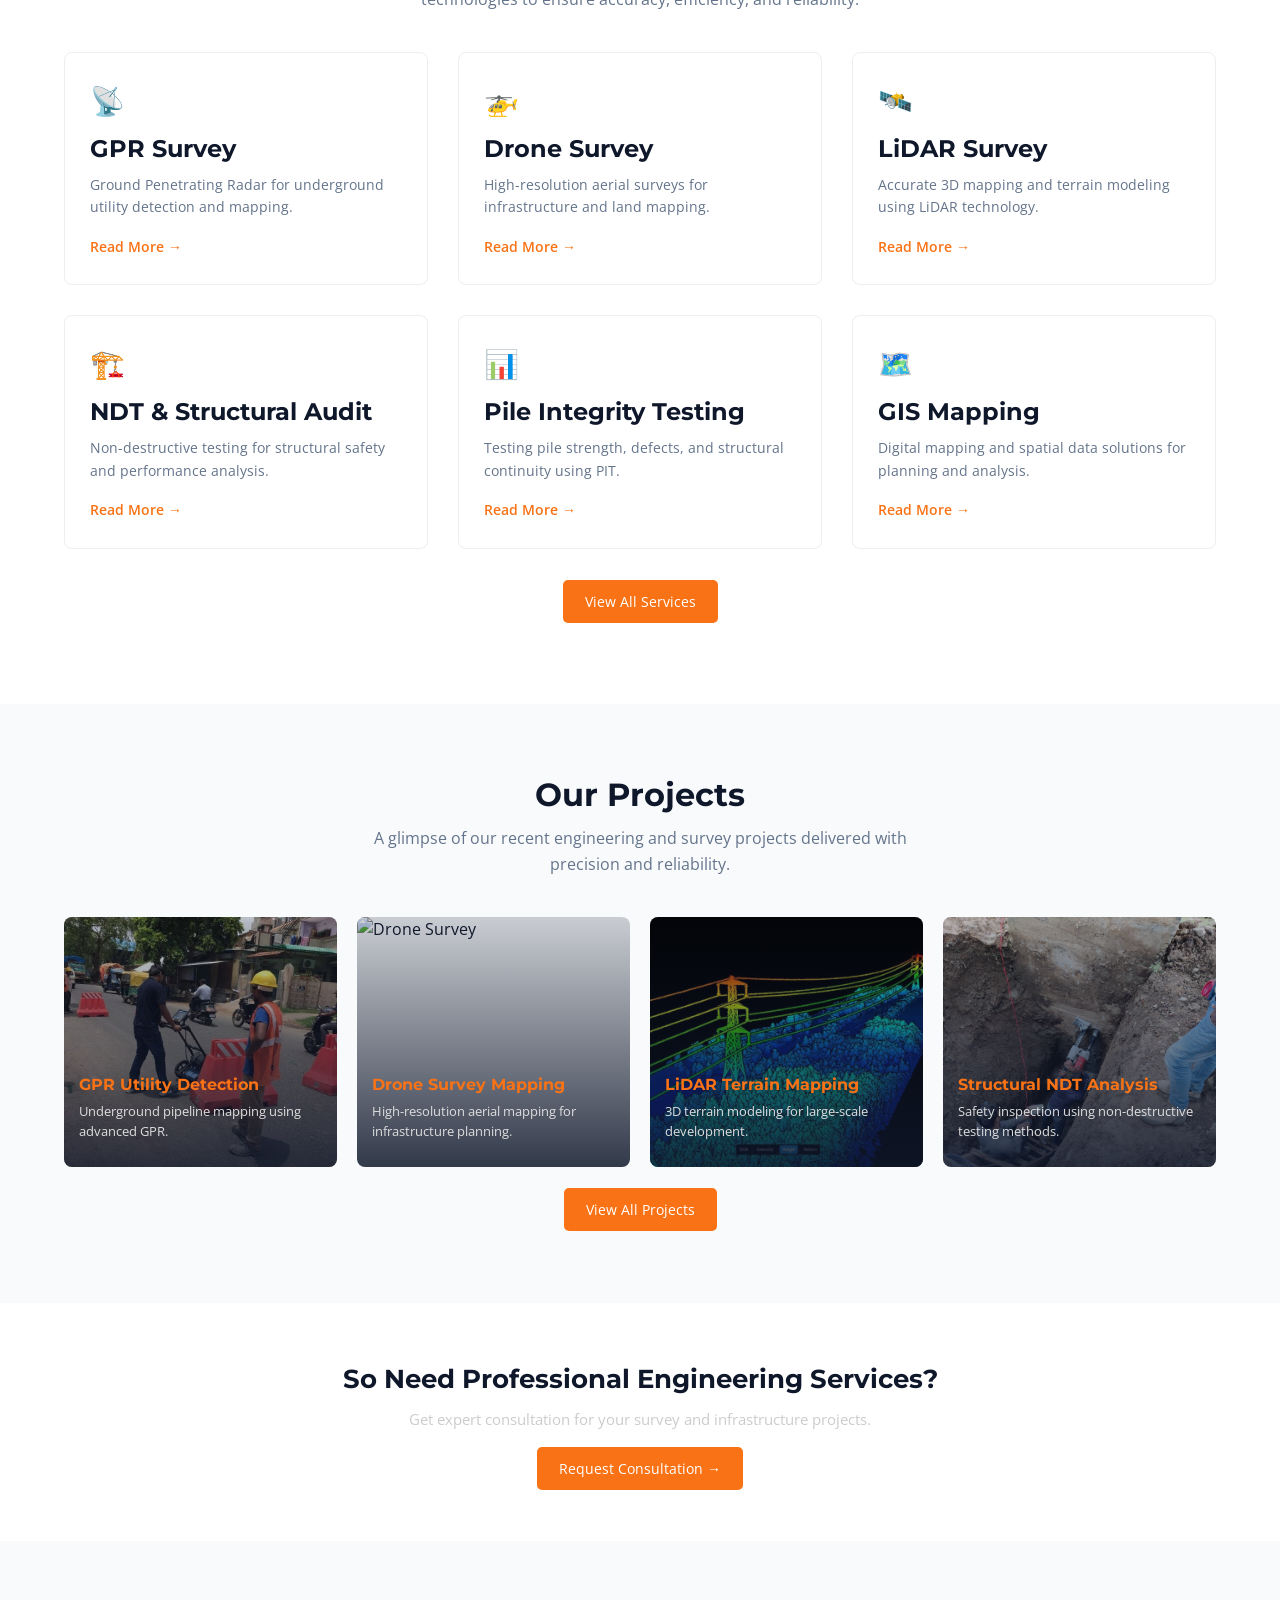
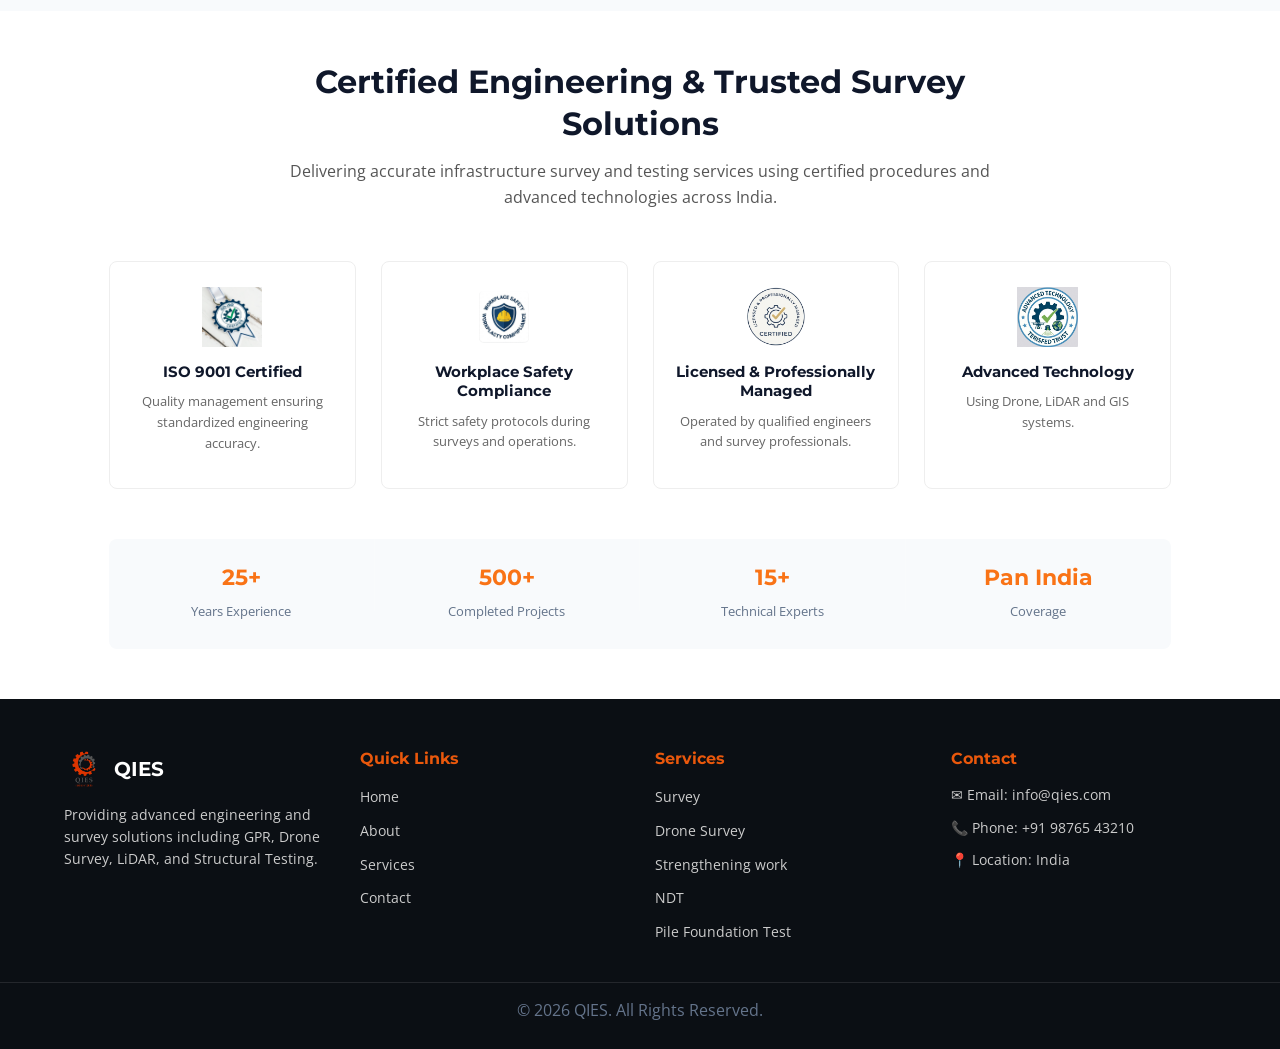
==== commit b0f043d6: "Add files via upload" ====
--- a/index.html
+++ b/index.html
@@ -149,7 +149,7 @@
 
             <!-- Right Image -->
             <div class="about-image">
-                <img src="assets/img/home/about.png" alt="Engineering Work">
+                <img src="assets/img/hero/about.png" alt="Engineering Work">
 
                 <!-- Floating Badge -->
                 <div class="about-badge">
@@ -278,7 +278,7 @@
 
                 <!-- Project 1 -->
                 <div class="project-card">
-                    <img src="assets/img/project/grp-survey.jpeg" alt="GPR Survey">
+                    <img src="assets/img/service/grp-survey.jpeg" alt="GPR Survey">
                     <div class="project-overlay">
                         <h3>GPR Utility Detection</h3>
                         <p>Underground pipeline mapping using advanced GPR.</p>
@@ -287,7 +287,7 @@
 
                 <!-- Project 2 -->
                 <div class="project-card">
-                    <img src="assets/img/project/pile integrety.jpeg" alt="Drone Survey">
+                    <img src="assets/img/service" alt="Drone Survey">
                     <div class="project-overlay">
                         <h3>Drone Survey Mapping</h3>
                         <p>High-resolution aerial mapping for infrastructure planning.</p>
@@ -296,7 +296,7 @@
 
                 <!-- Project 3 -->
                 <div class="project-card">
-                    <img src="assets/img/project/lidarsurvey.jpeg" alt="LiDAR Survey">
+                    <img src="assets/img/service/lidarsurvey.jpeg" alt="LiDAR Survey">
                     <div class="project-overlay">
                         <h3>LiDAR Terrain Mapping</h3>
                         <p>3D terrain modeling for large-scale development.</p>
@@ -305,7 +305,7 @@
 
                 <!-- Project 4 -->
                 <div class="project-card">
-                    <img src="assets/img/project/pile-dynamic-load-testing.jpeg" alt="NDT Testing">
+                    <img src="assets/img/service/core-cutting.jpeg" alt="NDT Testing">
                     <div class="project-overlay">
                         <h3>Structural NDT Analysis</h3>
                         <p>Safety inspection using non-destructive testing methods.</p>
--- a/assets/css/style.css
+++ b/assets/css/style.css
@@ -223,7 +223,7 @@
 .hero {
   position: relative;
   height: 90vh;
-  background: url("../img/home/hero-bg.jpeg") center/cover no-repeat;
+  background: url("../img/hero/home.jpeg") center/cover no-repeat;
   display: flex;
   align-items: center;
 }
@@ -665,7 +665,7 @@
 .about-hero {
   position: relative;
   height: 50vh;
-  background: url("../img/home/about.png") center/cover no-repeat;
+  background: url("../img/hero/about.png") center/cover no-repeat;
   display: flex;
   align-items: center;
 }
--- a/assets/css/services.css
+++ b/assets/css/services.css
@@ -3,201 +3,49 @@
    SERVICES HERO
 ========================= */
 .services-hero {
-    position: relative;
-    height: 50vh;
-    background: url("../img/service-hero.png") center/cover no-repeat;
-    display: flex;
-    align-items: center;
+  position: relative;
+  height: 50vh;
+  background: url("../img/service-hero.png") center/cover no-repeat;
+  display: flex;
+  align-items: center;
 }
 
 /* Overlay */
 .services-hero-overlay {
-    position: absolute;
-    inset: 0;
-    background: rgba(15, 23, 42, 0.75);
+  position: absolute;
+  inset: 0;
+  background: rgba(15, 23, 42, 0.75);
 }
 
 /* Content */
 .services-hero-content {
-    position: relative;
-    color: #fff;
-    max-width: 650px;
+  position: relative;
+  color: #fff;
+  max-width: 650px;
 }
 
 .services-hero-content h1 {
-    font-size: 2.5rem;
-    margin-bottom: 10px;
-    color: var(--white);
+  font-size: 2.5rem;
+  margin-bottom: 10px;
+  color: var(--white);
 }
 
 .services-hero-content p {
-    color: #ddd;
-    margin-bottom: 15px;
+  color: #ddd;
+  margin-bottom: 15px;
 }
 
 /* Breadcrumb */
 .breadcrumb {
-    font-size: 14px;
+  font-size: 14px;
 }
 
 .breadcrumb a {
-    color: var(--accent);
+  color: var(--accent);
 }
 
 .breadcrumb span {
-    color: #ccc;
-}
-
-/* =========================
-   SURVEY SECTION
-========================= */
-.survey-section {
-    background: #ffffff;
-}
-
-/* Grid */
-.survey-grid {
-    display: grid;
-    grid-template-columns: repeat(4, 1fr);
-    gap: 25px;
-}
-
-/* Card */
-.survey-card {
-    background: #fff;
-    padding: 25px 20px;
-    text-align: center;
-    border-radius: 8px;
-    border: 1px solid #eee;
-    transition: 0.3s;
-}
-
-.survey-card:hover {
-    transform: translateY(-8px);
-    box-shadow: 0 10px 30px rgba(0, 0, 0, 0.08);
-}
-
-/* Icon */
-.survey-icon {
-    font-size: 28px;
-    margin-bottom: 10px;
-}
-
-/* Title */
-.survey-card h3 {
-    font-size: 16px;
-    margin-bottom: 10px;
-}
-
-/* Text */
-.survey-card p {
-    font-size: 13px;
-    color: #666;
-}
-
-/* =========================
-   PILE FOUNDATION SECTION
-========================= */
-.pile-section {
-    background: #f8fafc;
-}
-
-/* Grid */
-.pile-grid {
-    display: grid;
-    grid-template-columns: repeat(3, 1fr);
-    gap: 25px;
-}
-
-/* Card */
-.pile-card {
-    background: #fff;
-    padding: 25px;
-    border-radius: 8px;
-    border: 1px solid #eee;
-    transition: 0.3s;
-    position: relative;
-}
-
-/* Accent left border (engineering feel) */
-.pile-card::before {
-    content: "";
-    position: absolute;
-    left: 0;
-    top: 0;
-    height: 100%;
-    width: 4px;
-    background: var(--accent);
-    border-radius: 8px 0 0 8px;
-}
-
-/* Hover */
-.pile-card:hover {
-    transform: translateY(-6px);
-    box-shadow: 0 10px 25px rgba(0, 0, 0, 0.08);
-}
-
-/* Title */
-.pile-card h3 {
-    font-size: 15px;
-    margin-bottom: 10px;
-}
-
-/* Text */
-.pile-card p {
-    font-size: 13px;
-    color: #666;
-}
-
-/* =========================
-   DRONE SECTION
-========================= */
-.drone-section {
-    background:var(--white);
-    color: #fff;
-}
-
-/* Grid */
-.drone-grid {
-    display: grid;
-    grid-template-columns: repeat(4, 1fr);
-    gap: 25px;
-}
-
-/* Card */
-.drone-card {
-    background: rgba(255, 255, 255, 0.05);
-    padding: 25px;
-    border-radius: 10px;
-    text-align: center;
-    transition: 0.3s;
-    border: 1px solid rgba(255, 255, 255, 0.08);
-    transition: transform 0.3s, box-shadow 0.3s;
-}
-
-/* Hover glow */
-.drone-card:hover {
-    transform: translateY(-8px);
-    box-shadow: 0 10px 30px rgba(249, 115, 22, 0.2);
-    border-color: var(--accent);
-}
-
-/* Icon */
-.drone-icon {
-    font-size: 30px;
-    margin-bottom: 10px;
-}
-
-/* Title */
-.drone-card h3 {
-    font-size: 15px;
-    margin-bottom: 10px;
-}
-
-/* Text */
-.drone-card p {
-    font-size: 13px;
-    color: #ccc;
+  color: #ccc;
 }
 
 /* =========================
@@ -239,7 +87,7 @@
 /* Hover */
 .strength-card:hover {
   transform: translateY(-6px);
-  box-shadow: 0 10px 25px rgba(0,0,0,0.08);
+  box-shadow: 0 10px 25px rgba(0, 0, 0, 0.08);
 }
 
 /* Title */
@@ -255,41 +103,163 @@
 }
 
 
-/* =========================
-   know more  LINK (RIGHT SIDE) for all section 
-========================= */
-.know-more-link {
-  display: flex;
-  justify-content: flex-end;
-  margin-top: 20px;
-}
-
-/* Link style */
-.know-more-link a {
-  font-size: 14px;
-  font-weight: 600;
-  color: var(--accent);
+.know-more-link a:hover::after {
+  width: 100%;
+}
+
+
+/* =========================
+   SURVEY SECTION
+========================= */
+.survey-section {
+  background: #ffffff;
+}
+
+/* Grid */
+.survey-grid {
+  display: grid;
+  grid-template-columns: repeat(4, 1fr);
+  gap: 25px;
+}
+
+/* Card */
+.survey-card {
+  background: #fff;
+  padding: 25px 20px;
+  text-align: center;
+  border-radius: 8px;
+  border: 1px solid #eee;
+  transition: 0.3s;
+}
+
+.survey-card:hover {
+  transform: translateY(-8px);
+  box-shadow: 0 10px 30px rgba(0, 0, 0, 0.08);
+}
+
+/* Icon */
+.survey-icon {
+  font-size: 28px;
+  margin-bottom: 10px;
+}
+
+/* Title */
+.survey-card h3 {
+  font-size: 16px;
+  margin-bottom: 10px;
+}
+
+/* Text */
+.survey-card p {
+  font-size: 13px;
+  color: #666;
+}
+
+/* =========================
+   PILE FOUNDATION SECTION
+========================= */
+.pile-section {
+  background: #f8fafc;
+}
+
+/* Grid */
+.pile-grid {
+  display: grid;
+  grid-template-columns: repeat(3, 1fr);
+  gap: 25px;
+}
+
+/* Card */
+.pile-card {
+  background: #fff;
+  padding: 25px;
+  border-radius: 8px;
+  border: 1px solid #eee;
+  transition: 0.3s;
   position: relative;
-  padding-bottom: 3px;
-}
-
-/* Underline animation */
-.know-more-link a::after {
+}
+
+/* Accent left border (engineering feel) */
+.pile-card::before {
   content: "";
   position: absolute;
   left: 0;
-  bottom: 0;
-
-  width: 0%;
-  height: 2px;
+  top: 0;
+  height: 100%;
+  width: 4px;
   background: var(--accent);
-
-  transition: 0.3s ease;
-}
-
-.know-more-link a:hover::after {
-  width: 100%;
-}
+  border-radius: 8px 0 0 8px;
+}
+
+/* Hover */
+.pile-card:hover {
+  transform: translateY(-6px);
+  box-shadow: 0 10px 25px rgba(0, 0, 0, 0.08);
+}
+
+/* Title */
+.pile-card h3 {
+  font-size: 15px;
+  margin-bottom: 10px;
+}
+
+/* Text */
+.pile-card p {
+  font-size: 13px;
+  color: #666;
+}
+
+/* =========================
+   DRONE SECTION
+========================= */
+.drone-section {
+  background: var(--white);
+  color: #fff;
+}
+
+/* Grid */
+.drone-grid {
+  display: grid;
+  grid-template-columns: repeat(4, 1fr);
+  gap: 25px;
+}
+
+/* Card */
+.drone-card {
+  background: rgba(255, 255, 255, 0.05);
+  padding: 25px;
+  border-radius: 10px;
+  text-align: center;
+  transition: 0.3s;
+  border: 1px solid rgba(255, 255, 255, 0.08);
+  transition: transform 0.3s, box-shadow 0.3s;
+}
+
+/* Hover glow */
+.drone-card:hover {
+  transform: translateY(-8px);
+  box-shadow: 0 10px 30px rgba(249, 115, 22, 0.2);
+  border-color: var(--accent);
+}
+
+/* Icon */
+.drone-icon {
+  font-size: 30px;
+  margin-bottom: 10px;
+}
+
+/* Title */
+.drone-card h3 {
+  font-size: 15px;
+  margin-bottom: 10px;
+}
+
+/* Text */
+.drone-card p {
+  font-size: 13px;
+  color: #ccc;
+}
+
 
 /* =========================
    NDT SECTION
@@ -323,14 +293,14 @@
   left: 0;
   height: 3px;
   width: 100%;
-  background: var(--primary);
+  background: var(--accent);
   border-radius: 8px 8px 0 0;
 }
 
 /* Hover */
 .ndt-card:hover {
   transform: translateY(-6px);
-  box-shadow: 0 10px 25px rgba(0,0,0,0.08);
+  box-shadow: 0 10px 25px rgba(0, 0, 0, 0.08);
 }
 
 /* Title */
@@ -343,4 +313,1606 @@
 .ndt-card p {
   font-size: 13px;
   color: #666;
+}
+
+/* =========================
+   know more  LINK (RIGHT SIDE) for all section 
+========================= */
+.know-more-link {
+  display: flex;
+  justify-content: flex-end;
+  margin-top: 20px;
+}
+
+/* Link style */
+.know-more-link a {
+  font-size: 14px;
+  font-weight: 600;
+  color: var(--accent);
+  position: relative;
+  padding-bottom: 3px;
+}
+
+/* Underline animation */
+.know-more-link a::after {
+  content: "";
+  position: absolute;
+  left: 0;
+  bottom: 0;
+
+  width: 0%;
+  height: 2px;
+  background: var(--accent);
+
+  transition: 0.3s ease;
+}
+
+/* =========================  MAIN SERVICE  PAGE ENDS ========================= */
+
+
+/* =========================  MAIN SURVEY  PAGE STARTS ========================= */
+/* =========================
+   SURVEY HERO
+========================= */
+.survey-hero {
+  position: relative;
+  height: 45vh;
+  background: url("../img/hero/survey.jpg") center/cover no-repeat;
+  display: flex;
+  align-items: center;
+}
+
+/* Overlay */
+.survey-hero-overlay {
+  position: absolute;
+  inset: 0;
+  background: rgba(15, 23, 42, 0.75);
+}
+
+/* Content */
+.survey-hero-content {
+  position: relative;
+  color: #fff;
+  max-width: 600px;
+}
+
+.survey-hero-content h1 {
+  font-size: 2.3rem;
+  margin-bottom: 10px;
+}
+
+.survey-hero-content p {
+  color: #ddd;
+  margin-bottom: 15px;
+}
+
+/* Breadcrumb */
+.breadcrumb {
+  font-size: 14px;
+}
+
+.breadcrumb a {
+  color: var(--accent);
+}
+
+.breadcrumb span {
+  color: #ccc;
+}
+
+/* =========================
+   SURVEY GIS SECTION
+========================= */
+.gis-section {
+  background: #f8fafc;
+}
+
+/* Layout */
+.gis-container {
+  display: grid;
+  grid-template-columns: 1fr 1fr;
+  gap: 50px;
+  align-items: start;
+}
+
+/* TEXT */
+.gis-text h2 {
+  font-size: 2rem;
+  margin-bottom: 15px;
+}
+
+.gis-text p {
+  margin-bottom: 15px;
+  color: #555;
+  line-height: 1.6;
+}
+
+/* FEATURES GRID */
+.gis-features {
+  display: grid;
+  grid-template-columns: repeat(2, 1fr);
+  gap: 20px;
+}
+
+/* Card */
+.gis-card {
+  background: #ffffff;
+  padding: 20px;
+  border-radius: 8px;
+  border: 1px solid #eee;
+  transition: 0.3s;
+
+}
+
+/* Hover */
+.gis-card:hover {
+  transform: translateY(-5px);
+  box-shadow: 0 8px 20px var(--primary);
+}
+
+/* Title */
+.gis-card h4 {
+  font-size: 14px;
+  margin-bottom: 5px;
+}
+
+/* Text */
+.gis-card p {
+  font-size: 13px;
+  color: #666;
+}
+
+
+/* =========================
+   SURVEY GPR SECTION
+========================= */
+.gpr-section {
+  background: #ffffff;
+}
+
+/* Layout */
+.gpr-container {
+  display: grid;
+  grid-template-columns: 1fr 1fr;
+  gap: 50px;
+  align-items: center;
+}
+
+/* TEXT */
+.gpr-text h2 {
+  font-size: 2rem;
+  margin-bottom: 15px;
+}
+
+.gpr-text p {
+  margin-bottom: 15px;
+  color: #555;
+  line-height: 1.6;
+}
+
+/* Points */
+.gpr-points {
+  margin-top: 20px;
+}
+
+.gpr-points div {
+  margin-bottom: 8px;
+  font-weight: 500;
+}
+
+/* IMAGE */
+.gpr-image img {
+  width: 100%;
+  border-radius: 10px;
+  transition: 0.4s;
+}
+
+.gpr-image:hover img {
+  transform: scale(1.03);
+}
+
+/* =========================
+  SURVEY TOTAL STATION SECTION
+========================= */
+.ts-section {
+  background: #f8fafc;
+}
+
+/* Layout */
+.ts-container {
+  display: grid;
+  grid-template-columns: 1fr 1fr;
+  gap: 50px;
+  align-items: center;
+}
+
+/* TEXT */
+.ts-text h2 {
+  font-size: 2rem;
+  margin-bottom: 15px;
+}
+
+.ts-text p {
+  margin-bottom: 15px;
+  color: #555;
+  line-height: 1.6;
+}
+
+/* Points */
+.ts-points {
+  margin-top: 20px;
+}
+
+.ts-points div {
+  margin-bottom: 8px;
+  font-weight: 500;
+}
+
+/* IMAGE */
+.ts-image img {
+  width: 100%;
+  border-radius: 10px;
+  transition: 0.4s;
+}
+
+.ts-image:hover img {
+  transform: scale(1.03);
+}
+
+/* =========================
+   SURVEY DGPS SECTION
+========================= */
+.dgps-section {
+  background: #ffffff;
+}
+
+/* Header */
+.dgps-header {
+  text-align: center;
+  max-width: 700px;
+  margin: 0 auto 40px;
+}
+
+.dgps-header h2 {
+  font-size: 2rem;
+  margin-bottom: 10px;
+}
+
+.dgps-header p {
+  color: #555;
+}
+
+/* Grid */
+.dgps-grid {
+  display: grid;
+  grid-template-columns: 1fr 1fr;
+  gap: 40px;
+  align-items: center;
+}
+
+/* Features */
+.dgps-features {
+  display: flex;
+  flex-direction: column;
+  gap: 20px;
+}
+
+/* Item */
+.dgps-item h4 {
+  font-size: 15px;
+  margin-bottom: 5px;
+  color: var(--primary);
+}
+
+.dgps-item p {
+  font-size: 13px;
+  color: #666;
+}
+
+/* Image */
+.dgps-image img {
+  width: 100%;
+  border-radius: 10px;
+  transition: 0.4s;
+}
+
+.dgps-image:hover img {
+  transform: scale(1.03);
+}
+
+/* =========================  MAIN SURVEY  PAGE ENDS ========================= */
+
+
+/* =========================  MAIN STRENGTHENING PAGE STARTS ========================= */
+/* =========================
+   STRENGTHENING HERO
+========================= */
+.strength-hero {
+  position: relative;
+  height: 45vh;
+  background: url("../img/hero/strengthening.jpg") center/cover no-repeat;
+  display: flex;
+  align-items: center;
+}
+
+/* Overlay */
+.strength-hero-overlay {
+  position: absolute;
+  inset: 0;
+  background: rgba(0, 0, 0, 0.65);
+  /* slightly darker = stronger feel */
+}
+
+/* Content */
+.strength-hero-content {
+  position: relative;
+  color: #fff;
+  max-width: 600px;
+}
+
+.strength-hero-content h1 {
+  font-size: 2.4rem;
+  margin-bottom: 10px;
+}
+
+.strength-hero-content p {
+  color: #ddd;
+  margin-bottom: 15px;
+}
+
+/* Breadcrumb */
+.breadcrumb {
+  font-size: 14px;
+}
+
+.breadcrumb a {
+  color: var(--accent);
+}
+
+.breadcrumb span {
+  color: #ccc;
+}
+
+/* =========================
+   STRENGTHENING WATERPROOFING SECTION
+========================= */
+.waterproof-section {
+  background: #ffffff;
+}
+
+/* Layout */
+.waterproof-container {
+  display: grid;
+  grid-template-columns: 1fr 1fr;
+  gap: 50px;
+  align-items: center;
+}
+
+/* TEXT */
+.waterproof-text h2 {
+  font-size: 2rem;
+  margin-bottom: 15px;
+}
+
+.waterproof-text p {
+  margin-bottom: 15px;
+  color: #555;
+  line-height: 1.6;
+}
+
+/* Points */
+.waterproof-points {
+  margin-top: 20px;
+}
+
+.waterproof-points div {
+  margin-bottom: 8px;
+  font-weight: 500;
+}
+
+/* IMAGE */
+.waterproof-image img {
+  width: 100%;
+  border-radius: 10px;
+  transition: 0.4s;
+}
+
+.waterproof-image:hover img {
+  transform: scale(1.03);
+}
+
+
+/* =========================
+   STRENGTHENING EPOXY GROUTING SECTION
+========================= */
+.epoxy-section {
+  background: #f8fafc;
+}
+
+/* Layout */
+.epoxy-container {
+  display: grid;
+  grid-template-columns: 1fr 1fr;
+  gap: 50px;
+  align-items: center;
+}
+
+/* TEXT */
+.epoxy-text h2 {
+  font-size: 2rem;
+  margin-bottom: 15px;
+}
+
+.epoxy-text p {
+  margin-bottom: 15px;
+  color: #555;
+  line-height: 1.6;
+}
+
+/* Points */
+.epoxy-points {
+  margin-top: 20px;
+}
+
+.epoxy-points div {
+  margin-bottom: 8px;
+  font-weight: 500;
+}
+
+/* IMAGE */
+.epoxy-image img {
+  width: 100%;
+  border-radius: 10px;
+  transition: 0.4s;
+}
+
+.epoxy-image:hover img {
+  transform: scale(1.03);
+}
+
+/* =========================  MAIN STRENGTHENING PAGE ENDS ========================= */
+
+
+/* =========================  MAIN DRONE SURVEY PAGE STARTS ========================= */
+/* =========================
+   DRONE HERO
+========================= */
+.drone-hero {
+  position: relative;
+  height: 50vh;
+  background: url("../img/hero/drone.jpg") center/cover no-repeat;
+  display: flex;
+  align-items: center;
+}
+
+/* Overlay (slightly bluish tech feel) */
+.drone-hero-overlay {
+  position: absolute;
+  inset: 0;
+  background: rgba(15, 23, 42, 0.7);
+}
+
+/* Content */
+.drone-hero-content {
+  position: relative;
+  color: #fff;
+  max-width: 600px;
+}
+
+.drone-hero-content h1 {
+  font-size: 2.6rem;
+  margin-bottom: 10px;
+}
+
+.drone-hero-content p {
+  color: #ddd;
+  margin-bottom: 15px;
+}
+
+/* Breadcrumb */
+.breadcrumb {
+  font-size: 14px;
+}
+
+.breadcrumb a {
+  color: var(--accent);
+}
+
+.breadcrumb span {
+  color: #ccc;
+}
+
+/* =========================
+   DRONE SURVEY RGB VIDEOGRAPHY
+========================= */
+.rgb-section {
+  background: #ffffff;
+}
+
+/* Layout */
+.rgb-container {
+  display: grid;
+  grid-template-columns: 1fr 1fr;
+  gap: 50px;
+  align-items: center;
+}
+
+/* TEXT */
+.rgb-text h2 {
+  font-size: 2rem;
+  margin-bottom: 15px;
+}
+
+.rgb-text p {
+  margin-bottom: 15px;
+  color: #555;
+  line-height: 1.6;
+}
+
+/* Points */
+.rgb-points {
+  margin-top: 20px;
+}
+
+.rgb-points div {
+  margin-bottom: 8px;
+  font-weight: 500;
+}
+
+/* IMAGE */
+.rgb-image img {
+  width: 100%;
+  border-radius: 10px;
+  transition: 0.4s;
+}
+
+.rgb-image:hover img {
+  transform: scale(1.05);
+}
+
+/* =========================
+   drone PHOTOGRAMMETRY SECTION
+========================= */
+.photo-section {
+  background: #f8fafc;
+}
+
+/* Header */
+.photo-header {
+  text-align: center;
+  max-width: 700px;
+  margin: 0 auto 40px;
+}
+
+.photo-header h2 {
+  font-size: 2rem;
+  margin-bottom: 10px;
+}
+
+.photo-header p {
+  color: #555;
+}
+
+/* Grid */
+.photo-grid {
+  display: grid;
+  grid-template-columns: repeat(4, 1fr);
+  gap: 20px;
+}
+
+/* Card */
+.photo-card {
+  background: #fff;
+  padding: 25px;
+  border-radius: 8px;
+  text-align: center;
+  border: 1px solid #eee;
+  transition: 0.3s;
+}
+
+/* Hover */
+.photo-card:hover {
+  transform: translateY(-5px);
+  box-shadow: 0 8px 20px var(--primary);
+}
+
+/* Title */
+.photo-card h4 {
+  font-size: 14px;
+  margin-bottom: 8px;
+  color: var(--primary);
+}
+
+/* Text */
+.photo-card p {
+  font-size: 13px;
+  color: #666;
+}
+
+/* =========================
+    DRONE THERMAL SECTION
+========================= */
+.thermal-section {
+  background: var(--white);
+}
+
+/* Header */
+.thermal-header {
+  text-align: center;
+  max-width: 700px;
+  margin: 0 auto 40px;
+}
+
+.thermal-header h2 {
+  font-size: 2rem;
+  margin-bottom: 10px;
+}
+
+.thermal-header p {
+  color: #555;
+}
+
+/* Grid */
+.thermal-grid {
+  display: grid;
+  grid-template-columns: 1fr 1fr;
+  gap: 40px;
+  align-items: center;
+}
+
+/* Image */
+.thermal-image img {
+  width: 100%;
+  border-radius: 10px;
+  transition: 0.4s;
+}
+
+.thermal-image:hover img {
+  transform: scale(1.05);
+}
+
+/* Features */
+.thermal-features {
+  display: flex;
+  flex-direction: column;
+  gap: 20px;
+}
+
+/* Item */
+.thermal-item h4 {
+  font-size: 15px;
+  margin-bottom: 5px;
+  color: var(--primary);
+}
+
+.thermal-item p {
+  font-size: 13px;
+  color: #666;
+}
+
+/* =========================
+   drone LIDAR SECTION
+========================= */
+.lidar-section {
+  background: var(--light);
+}
+
+/* Wrapper */
+.lidar-wrapper {
+  display: grid;
+  grid-template-columns: 1fr 1fr;
+  gap: 50px;
+  align-items: center;
+  margin-bottom: 40px;
+}
+
+/* TEXT */
+.lidar-text h2 {
+  font-size: 2rem;
+  margin-bottom: 15px;
+}
+
+.lidar-text p {
+  margin-bottom: 15px;
+  color: #555;
+  line-height: 1.6;
+}
+
+/* IMAGE */
+.lidar-image img {
+  width: 100%;
+  border-radius: 10px;
+  transition: 0.4s;
+}
+
+.lidar-image:hover img {
+  transform: scale(1.05);
+}
+
+/* FEATURE STRIP */
+.lidar-features {
+  display: grid;
+  grid-template-columns: repeat(4, 1fr);
+  gap: 15px;
+}
+
+/* Box */
+.lidar-box {
+  background: var(--light);
+  color: var(--primary);
+  padding: 20px;
+  text-align: center;
+  border-radius: 6px;
+  transition: 0.3s;
+}
+
+.lidar-box:hover {
+  transform: translateY(-5px);
+  box-shadow: 0 8px 20px var(--primary);
+}
+
+/* Text */
+.lidar-box h4 {
+  font-size: 14px;
+}
+
+
+/* =========================  MAIN DRONE SURVEY PAGE ENDS ========================= */
+
+/* =========================   MAIN  NDT  PAGE   STARTS   ========================= */
+/* =========================
+   NDT HERO SECTION
+========================= */
+.ndt-hero {
+  position: relative;
+  height: 50vh;
+  background: url("../img/hero/ndt.jpg") center/cover no-repeat;
+  display: flex;
+  align-items: center;
+}
+
+/* Overlay (slightly darker for serious feel) */
+.ndt-hero-overlay {
+  position: absolute;
+  inset: 0;
+  background: rgba(0, 0, 0, 0.75);
+}
+
+/* Content */
+.ndt-hero-content {
+  position: relative;
+  color: #fff;
+  max-width: 600px;
+}
+
+.ndt-hero-content h1 {
+  font-size: 2.5rem;
+  margin-bottom: 10px;
+}
+
+.ndt-hero-content p {
+  color: #ddd;
+  margin-bottom: 15px;
+}
+
+/* Breadcrumb */
+.breadcrumb {
+  font-size: 14px;
+}
+
+.breadcrumb a {
+  color: var(--accent);
+}
+
+.breadcrumb span {
+  color: #ccc;
+}
+
+/* =========================
+   NDT UPV SECTION
+========================= */
+.upv-section {
+  background: #ffffff;
+}
+
+/* Layout */
+.upv-container {
+  display: grid;
+  grid-template-columns: 1fr 1fr;
+  gap: 50px;
+  align-items: center;
+}
+
+/* TEXT */
+.upv-text h2 {
+  font-size: 2rem;
+  margin-bottom: 15px;
+}
+
+.upv-text p {
+  margin-bottom: 15px;
+  color: #555;
+  line-height: 1.6;
+}
+
+/* Points */
+.upv-points {
+  margin-top: 20px;
+}
+
+.upv-points div {
+  margin-bottom: 8px;
+  font-weight: 500;
+}
+
+/* IMAGE */
+.upv-image img {
+  width: 100%;
+  border-radius: 10px;
+  transition: 0.4s;
+}
+
+.upv-image:hover img {
+  transform: scale(1.03);
+}
+
+/* =========================
+   NDT  REBOUND HAMMER SECTION
+========================= */
+.rebound-section {
+  background: #f8fafc;
+}
+
+/* Layout */
+.rebound-container {
+  display: grid;
+  grid-template-columns: 1fr 1fr;
+  gap: 50px;
+  align-items: center;
+}
+
+/* TEXT */
+.rebound-text h2 {
+  font-size: 2rem;
+  margin-bottom: 15px;
+}
+
+.rebound-text p {
+  margin-bottom: 15px;
+  color: #555;
+  line-height: 1.6;
+}
+
+/* Points */
+.rebound-points {
+  margin-top: 20px;
+}
+
+.rebound-points div {
+  margin-bottom: 8px;
+  font-weight: 500;
+}
+
+/* IMAGE */
+.rebound-image img {
+  width: 100%;
+  border-radius: 10px;
+  transition: 0.4s;
+}
+
+.rebound-image:hover img {
+  transform: scale(1.03);
+}
+
+/* =========================
+   NDT CARBONATION SECTION
+========================= */
+.carbonation-section {
+  background: #ffffff;
+}
+
+/* Header */
+.carbonation-header {
+  text-align: center;
+  max-width: 700px;
+  margin: 0 auto 40px;
+}
+
+.carbonation-header h2 {
+  font-size: 2rem;
+  margin-bottom: 10px;
+}
+
+.carbonation-header p {
+  color: #555;
+}
+
+/* Grid */
+.carbonation-grid {
+  display: grid;
+  grid-template-columns: repeat(4, 1fr);
+  gap: 20px;
+}
+
+/* Card */
+.carbonation-card {
+  background: #f8fafc;
+  padding: 20px;
+  border-radius: 8px;
+  text-align: center;
+  border: 1px solid #eee;
+  transition: 0.3s;
+}
+
+/* Hover */
+.carbonation-card:hover {
+  transform: translateY(-5px);
+  box-shadow: 0 8px 20px rgba(0, 0, 0, 0.06);
+}
+
+/* Title */
+.carbonation-card h4 {
+  font-size: 14px;
+  margin-bottom: 6px;
+  color: var(--primary);
+}
+
+/* Text */
+.carbonation-card p {
+  font-size: 13px;
+  color: #666;
+}
+
+/* =========================
+   NDT CORE CUTTING SECTION
+========================= */
+.corecut-section {
+  background: #f8fafc;
+}
+
+/* Layout */
+.corecut-container {
+  display: grid;
+  grid-template-columns: 1fr 1.2fr;
+  /* image smaller, content bigger */
+  gap: 50px;
+  align-items: center;
+}
+
+/* IMAGE */
+.corecut-image img {
+  width: 100%;
+  border-radius: 10px;
+  transition: 0.4s;
+}
+
+.corecut-image:hover img {
+  transform: scale(1.03);
+}
+
+/* CONTENT WRAP */
+.corecut-content {
+  display: flex;
+  flex-direction: column;
+}
+
+/* TEXT */
+.corecut-text h2 {
+  font-size: 2rem;
+  margin-bottom: 15px;
+}
+
+.corecut-text p {
+  margin-bottom: 15px;
+  color: #555;
+  line-height: 1.6;
+}
+
+/* STEPS */
+.corecut-steps {
+  display: flex;
+  flex-direction: column;
+  gap: 20px;
+  margin-top: 10px;
+}
+
+/* Step */
+.core-step {
+  display: flex;
+  gap: 15px;
+  align-items: flex-start;
+}
+
+/* Number */
+.core-step span {
+  background: var(--primary);
+  color: #fff;
+  width: 28px;
+  height: 28px;
+
+  display: flex;
+  align-items: center;
+  justify-content: center;
+
+  border-radius: 50%;
+  font-size: 14px;
+}
+
+/* Text */
+.core-step p {
+  font-size: 13px;
+  color: #666;
+}
+
+/* =========================
+   NDT HALF CELL SECTION
+========================= */
+.halfcell-section {
+  background: #ffffff;
+}
+
+/* Header */
+.halfcell-header {
+  text-align: center;
+  max-width: 700px;
+  margin: 0 auto 40px;
+}
+
+.halfcell-header h2 {
+  font-size: 2rem;
+  margin-bottom: 10px;
+}
+
+.halfcell-header p {
+  color: #555;
+}
+
+/* Grid */
+.halfcell-grid {
+  display: grid;
+  grid-template-columns: 1fr 1fr;
+  gap: 40px;
+  align-items: start;
+}
+
+/* TEXT */
+.halfcell-text p {
+  margin-bottom: 15px;
+  color: #555;
+  line-height: 1.6;
+}
+
+/* FEATURES */
+.halfcell-features {
+  display: grid;
+  grid-template-columns: repeat(2, 1fr);
+  gap: 15px;
+}
+
+/* Box */
+.halfcell-box {
+  background: #f8fafc;
+  padding: 15px;
+  border-radius: 6px;
+  border-left: 3px solid var(--primary);
+  transition: 0.3s;
+}
+
+/* Hover */
+.halfcell-box:hover {
+  background: #eef2ff;
+}
+
+/* Title */
+.halfcell-box h4 {
+  font-size: 14px;
+  margin-bottom: 5px;
+}
+
+/* Text */
+.halfcell-box p {
+  font-size: 13px;
+  color: #666;
+}
+
+/* =========================
+   NDT REBAR SECTION
+========================= */
+.rebar-section {
+  background: #f8fafc;
+}
+
+/* Header */
+.rebar-header {
+  text-align: center;
+  max-width: 700px;
+  margin: 0 auto 40px;
+}
+
+.rebar-header h2 {
+  font-size: 2rem;
+  margin-bottom: 10px;
+}
+
+.rebar-header p {
+  color: #555;
+}
+
+/* Wrapper */
+.rebar-wrapper {
+  display: grid;
+  grid-template-columns: 1fr 1fr;
+  gap: 40px;
+  align-items: center;
+}
+
+/* Image */
+.rebar-image img {
+  width: 100%;
+  border-radius: 10px;
+  transition: 0.4s;
+}
+
+.rebar-image:hover img {
+  transform: scale(1.05);
+}
+
+/* Info cards */
+.rebar-info {
+  display: grid;
+  grid-template-columns: 1fr 1fr;
+  gap: 15px;
+}
+
+/* Card */
+.rebar-card {
+  background: #fff;
+  padding: 15px;
+  border-radius: 6px;
+  border: 1px solid #eee;
+  transition: 0.3s;
+}
+
+/* Hover */
+.rebar-card:hover {
+  transform: translateY(-5px);
+  box-shadow: 0 8px 20px rgba(0, 0, 0, 0.06);
+}
+
+/* Title */
+.rebar-card h4 {
+  font-size: 14px;
+  margin-bottom: 5px;
+  color: var(--primary);
+}
+
+/* Text */
+.rebar-card p {
+  font-size: 13px;
+  color: #666;
+}
+
+/* =========================
+   NDT MORTAR SECTION
+========================= */
+.mortar-section {
+  background: #ffffff;
+}
+
+/* Layout */
+.mortar-container {
+  display: grid;
+  grid-template-columns: 1fr 1fr;
+  gap: 50px;
+  align-items: center;
+}
+
+/* TEXT */
+.mortar-text h2 {
+  font-size: 2rem;
+  margin-bottom: 15px;
+}
+
+.mortar-text p {
+  margin-bottom: 15px;
+  color: #555;
+  line-height: 1.6;
+}
+
+/* FEATURES */
+.mortar-features {
+  display: flex;
+  flex-direction: column;
+  gap: 15px;
+}
+
+/* Item */
+.mortar-item {
+  background: #f8fafc;
+  padding: 15px 20px;
+  border-radius: 6px;
+  border-left: 3px solid var(--accent);
+  font-size: 14px;
+  font-weight: 500;
+}
+
+/* =========================  MAIN  NDT PAGE ENDS ========================= */
+
+/* ========================= PILE FOUNDATION PAGE STARTS ========================= */
+/* =========================
+    PILE FOUNDATION HERO
+========================= */
+.pile-hero {
+  position: relative;
+  height: 50vh;
+  background: url("../img/hero/pile.jpg") center/cover no-repeat;
+  display: flex;
+  align-items: center;
+}
+
+/* Overlay */
+.pile-hero-overlay {
+  position: absolute;
+  inset: 0;
+  background: rgba(0, 0, 0, 0.7);
+  /* strong feel */
+}
+
+/* Content */
+.pile-hero-content {
+  position: relative;
+  color: #fff;
+  max-width: 600px;
+}
+
+.pile-hero-content h1 {
+  font-size: 2.6rem;
+  margin-bottom: 10px;
+}
+
+.pile-hero-content p {
+  color: #ddd;
+  margin-bottom: 15px;
+}
+
+/* Breadcrumb */
+.breadcrumb {
+  font-size: 14px;
+}
+
+.breadcrumb a {
+  color: var(--accent);
+}
+
+.breadcrumb span {
+  color: #ccc;
+}
+
+/* =========================
+   PILE FOUNDATION PILE INTEGRITY SECTION
+========================= */
+.pile-integrity {
+  background: #ffffff;
+}
+
+/* Layout */
+.pile-integrity-container {
+  display: grid;
+  grid-template-columns: 1fr 1fr;
+  gap: 50px;
+  align-items: center;
+}
+
+/* TEXT */
+.pile-integrity-text h2 {
+  font-size: 2rem;
+  margin-bottom: 15px;
+}
+
+.pile-integrity-text p {
+  margin-bottom: 15px;
+  color: #555;
+  line-height: 1.6;
+}
+
+/* Points */
+.pile-integrity-points {
+  margin-top: 20px;
+}
+
+.pile-integrity-points div {
+  margin-bottom: 8px;
+  font-weight: 500;
+}
+
+/* IMAGE */
+.pile-integrity-image img {
+  width: 100%;
+  border-radius: 10px;
+  transition: 0.4s;
+}
+
+.pile-integrity-image:hover img {
+  transform: scale(1.03);
+}
+
+/* =========================
+   PILE FOUNDATION Cross-Hole Sonic Login Test SECTION
+========================= */
+.csl-section {
+  background: #f8fafc;
+}
+
+/* Header */
+.csl-header {
+  text-align: center;
+  max-width: 700px;
+  margin: 0 auto 40px;
+}
+
+.csl-header h2 {
+  font-size: 2rem;
+  margin-bottom: 10px;
+}
+
+.csl-header p {
+  color: #555;
+}
+
+/* Grid */
+.csl-grid {
+  display: grid;
+  grid-template-columns: 1fr 1fr;
+  gap: 40px;
+  align-items: center;
+}
+
+/* Image */
+.csl-image img {
+  width: 100%;
+  border-radius: 10px;
+  transition: 0.4s;
+}
+
+.csl-image:hover img {
+  transform: scale(1.05);
+}
+
+/* Content */
+.csl-content p {
+  margin-bottom: 20px;
+  color: #555;
+}
+
+/* Features */
+.csl-features {
+  display: grid;
+  grid-template-columns: 1fr 1fr;
+  gap: 15px;
+}
+
+/* Box */
+.csl-box {
+  background: #ffffff;
+  padding: 15px;
+  border-radius: 6px;
+  border-left: 3px solid var(--primary);
+  transition: 0.3s;
+}
+
+.csl-box:hover {
+  background: #eef2ff;
+}
+
+/* Title */
+.csl-box h4 {
+  font-size: 14px;
+  margin-bottom: 5px;
+}
+
+/* Text */
+.csl-box p {
+  font-size: 13px;
+  color: #666;
+}
+
+/* =====================================
+ PILE LOAD TEST (KENTLEDGE METHOD)  SECTION
+===================================== */
+.kentledge-section {
+  background: #ffffff;
+}
+
+/* Layout */
+.kentledge-container {
+  display: grid;
+  grid-template-columns: 1fr 1fr;
+  gap: 50px;
+  align-items: center;
+}
+
+/* TEXT */
+.kentledge-text h2 {
+  font-size: 2rem;
+  margin-bottom: 15px;
+}
+
+.kentledge-text p {
+  margin-bottom: 15px;
+  color: #555;
+  line-height: 1.6;
+}
+
+/* Points */
+.kentledge-points {
+  margin-top: 20px;
+}
+
+.kentledge-points div {
+  margin-bottom: 8px;
+  font-weight: 500;
+}
+
+/* IMAGE */
+.kentledge-image img {
+  width: 100%;
+  border-radius: 10px;
+  transition: 0.4s;
+}
+
+.kentledge-image:hover img {
+  transform: scale(1.03);
+}
+
+/* PROCESS BAR */
+.kentledge-steps {
+  margin-top: 15px;
+  display: flex;
+  justify-content: space-between;
+  font-size: 13px;
+  color: var(--primary);
+  font-weight: 500;
+}
+
+.kentledge-steps span {
+  position: relative;
+}
+
+/* underline line */
+.kentledge-steps span::after {
+  content: "";
+  display: block;
+  height: 2px;
+  width: 100%;
+  background: var(--accent);
+  margin-top: 5px;
+}
+
+
+/* =====================================
+        Pile Load Test (Anchore Method) SECTION
+    =====================================  */
+.anchor-section {
+  background: #f8fafc;
+}
+
+/* Grid */
+.anchor-grid {
+  display: grid;
+  grid-template-columns: 1fr 1fr;
+  gap: 50px;
+  align-items: center;
+  margin-bottom: 30px;
+}
+
+/* Image */
+.anchor-image img {
+  width: 100%;
+  border-radius: 10px;
+  transition: 0.4s;
+}
+
+.anchor-image:hover img {
+  transform: scale(1.05);
+}
+
+/* Text */
+.anchor-text h2 {
+  font-size: 2rem;
+  margin-bottom: 15px;
+}
+
+.anchor-text p {
+  margin-bottom: 15px;
+  color: #555;
+  line-height: 1.6;
+}
+
+/* FEATURE STRIP */
+.anchor-features {
+  display: grid;
+  grid-template-columns: repeat(4, 1fr);
+  gap: 15px;
+}
+
+/* Box */
+.anchor-box {
+  background: var(--light);
+  color: var(--primary);
+  padding: 15px;
+  text-align: center;
+  border-radius: 6px;
+  font-size: 15px;
+  font-weight: bold;
+  transition: 0.3s;
+}
+
+.anchor-box:hover {
+  transform: translateY(-5px);
+  box-shadow: 0 8px 20px var(--primary);
+}
+
+/* =========================
+    PILE LOAD TEST (ROCK ANCHOR METHOD) SECTION
+========================= */
+.rock-anchor-section {
+  background: #ffffff;
+}
+
+/* Header */
+.rock-header {
+  text-align: center;
+  max-width: 700px;
+  margin: 0 auto 40px;
+}
+
+.rock-header h2 {
+  font-size: 2rem;
+  margin-bottom: 10px;
+}
+
+.rock-header p {
+  color: #555;
+}
+
+/* Grid */
+.rock-grid {
+  display: grid;
+  grid-template-columns: 1fr 1fr;
+  gap: 50px;
+  align-items: center;
+}
+
+/* TEXT */
+.rock-text p {
+  margin-bottom: 20px;
+  color: #555;
+  line-height: 1.6;
+}
+
+/* Features */
+.rock-features {
+  display: flex;
+  flex-direction: column;
+  gap: 12px;
+}
+
+/* Item */
+.rock-item {
+  background: #f8fafc;
+  padding: 12px 15px;
+  border-left: 3px solid var(--primary);
+  border-radius: 5px;
+  font-size: 14px;
+  font-weight: 500;
+}
+
+/* IMAGE */
+.rock-image img {
+  width: 100%;
+  border-radius: 10px;
+  transition: 0.4s;
+}
+
+.rock-image:hover img {
+  transform: scale(1.05);
 }
--- a/assets/css/responsive.css
+++ b/assets/css/responsive.css
@@ -240,6 +240,31 @@
 }
 
 /* =========================
+   SERVICES STRENGTH  SECTION RESPONSIVE
+========================= */
+@media (max-width: 768px) {
+  .strength-grid {
+    grid-template-columns: 1fr;
+  }
+}
+
+/* =========================
+   SURVEY GIS RESPONSIVE
+========================= */
+@media (max-width: 768px) {
+
+  .gis-container {
+    grid-template-columns: 1fr;
+  }
+
+  .gis-features {
+    grid-template-columns: 1fr;
+  }
+
+}
+
+
+/* =========================
    SERVICES SURVEY SECTION RESPONSIVE
 ========================= */
 @media (max-width: 992px) {
@@ -285,14 +310,6 @@
   }
 }
 
-/* =========================
-   SERVICES STRENGTH  SECTION RESPONSIVE
-========================= */
-@media (max-width: 768px) {
-  .strength-grid {
-    grid-template-columns: 1fr;
-  }
-}
 
 /* =========================
    SERVICES NDT RESPONSIVE
@@ -307,4 +324,400 @@
   .ndt-grid {
     grid-template-columns: 1fr;
   }
+}
+
+/* =========================  MAIN SERVICE  PAGE ENDS ========================= */
+
+/* =========================  MAIN SURVEY  PAGE STARTS ========================= */
+/* =========================
+    SURVEY HERO RESPONSIVE
+========================= */
+@media (max-width: 768px) {
+
+  .survey-hero {
+    height: auto;
+    padding: 60px 0;
+  }
+
+  .survey-hero-content h1 {
+    font-size: 2rem;
+  }
+
+}
+
+/* =========================
+   SURVEY GPR RESPONSIVE
+========================= */
+@media (max-width: 768px) {
+
+  .gpr-container {
+    grid-template-columns: 1fr;
+  }
+
+  .gpr-image {
+    order: -1;
+  }
+
+}
+
+/* =========================
+   SURVEY TOTAL STATION  RESPONSIVE
+========================= */
+@media (max-width: 768px) {
+
+  .ts-container {
+    grid-template-columns: 1fr;
+  }
+
+}
+
+/* =========================
+   SURVEY DGPS  RESPONSIVE
+========================= */
+@media (max-width: 768px) {
+
+  .dgps-grid {
+    grid-template-columns: 1fr;
+  }
+
+}
+
+/* =========================  MAIN SURVEY  PAGE ENDS ========================= */
+
+/* =========================  MAIN STRENGTHNING  PAGE STARTS ========================= */
+/* =========================
+   STRENGTH HERO  RESPONSIVE
+========================= */
+@media (max-width: 768px) {
+
+  .strength-hero {
+    height: auto;
+    padding: 60px 0;
+  }
+
+  .strength-hero-content h1 {
+    font-size: 2rem;
+  }
+
+}
+
+/* =========================
+   STRENGTHENING WATERPROOFING responsive
+========================= */
+@media (max-width: 768px) {
+
+  .waterproof-container {
+    grid-template-columns: 1fr;
+  }
+
+  .waterproof-image {
+    order: -1;
+  }
+
+}
+
+/* =========================
+   STRENGTHENING EPOXY responsive
+========================= */
+@media (max-width: 768px) {
+
+  .epoxy-container {
+    grid-template-columns: 1fr;
+  }
+
+}
+/* =========================  MAIN STRENGTHENING PAGE ENDS ========================= */
+
+
+/* =========================  MAIN DRONE SURVEY PAGE STARTS ========================= */
+/* =========================
+   DRONE HERO responsive
+========================= */
+@media (max-width: 768px) {
+
+  .drone-hero {
+    height: auto;
+    padding: 60px 0;
+  }
+
+  .drone-hero-content h1 {
+    font-size: 2rem;
+  }
+
+}
+
+/* =========================
+   DRONE RGB responsive
+========================= */
+@media (max-width: 768px) {
+
+  .rgb-container {
+    grid-template-columns: 1fr;
+  }
+
+  .rgb-image {
+    order: -1;
+  }
+
+}
+
+/* =========================
+   drone PHOTOGRAMMETRY responsive
+========================= */
+@media (max-width: 992px) {
+  .photo-grid {
+    grid-template-columns: repeat(2, 1fr);
+  }
+}
+
+@media (max-width: 600px) {
+  .photo-grid {
+    grid-template-columns: 1fr;
+  }
+}
+
+/* =========================
+   DRONE THERMAL responsive
+========================= */
+@media (max-width: 768px) {
+
+  .thermal-grid {
+    grid-template-columns: 1fr;
+  }
+
+}
+
+
+/* =========================
+   DRONE LIDAR responsive
+========================= */
+@media (max-width: 992px) {
+
+  .lidar-features {
+    grid-template-columns: repeat(2, 1fr);
+  }
+
+}
+
+@media (max-width: 768px) {
+
+  .lidar-wrapper {
+    grid-template-columns: 1fr;
+  }
+
+  .lidar-features {
+    grid-template-columns: 1fr;
+  }
+
+}
+
+
+/* =========================  MAIN DRONE SURVEY PAGE ENDS ========================= */
+
+/* =========================   MAIN  NDT  PAGE   STARTS   ========================= */
+/* =========================
+   NDT HERO responsive
+========================= */
+@media (max-width: 768px) {
+
+  .ndt-hero {
+    height: auto;
+    padding: 60px 0;
+  }
+
+  .ndt-hero-content h1 {
+    font-size: 2rem;
+  }
+
+}
+
+/* =========================
+   NDT UPV responsive
+========================= */
+@media (max-width: 768px) {
+
+  .upv-container {
+    grid-template-columns: 1fr;
+  }
+
+  .upv-image {
+    order: -1;
+  }
+
+}
+
+/* =========================
+   NDT REBOUND RESPONSIVE
+========================= */
+@media (max-width: 768px) {
+
+  .rebound-container {
+    grid-template-columns: 1fr;
+  }
+
+}
+
+/* =========================
+   NDT CARBONATION RESPONSIVE
+========================= */
+@media (max-width: 992px) {
+  .carbonation-grid {
+    grid-template-columns: repeat(2, 1fr);
+  }
+}
+
+@media (max-width: 600px) {
+  .carbonation-grid {
+    grid-template-columns: 1fr;
+  }
+}
+
+/* =========================
+   NDT CORE CUTTING RESPONSIVE
+========================= */
+@media (max-width: 768px) {
+
+  .corecut-container {
+    grid-template-columns: 1fr;
+  }
+
+  .corecut-image {
+    order: -1;
+  }
+
+}
+
+/* =========================
+   NDT HALF CELL RESPONSIVE
+========================= */
+@media (max-width: 768px) {
+
+  .halfcell-grid {
+    grid-template-columns: 1fr;
+  }
+
+  .halfcell-features {
+    grid-template-columns: 1fr;
+  }
+
+}
+
+/* =========================
+   NDT Rebar Locating Test RESPONSIVE
+========================= */
+@media (max-width: 768px) {
+
+  .rebar-wrapper {
+    grid-template-columns: 1fr;
+  }
+
+  .rebar-info {
+    grid-template-columns: 1fr;
+  }
+
+}
+
+/* =========================
+   NDT MORTAR Test RESPONSIVE
+========================= */
+@media (max-width: 768px) {
+
+  .mortar-container {
+    grid-template-columns: 1fr;
+  }
+
+}
+
+/* =========================  MAIN  NDT PAGE ENDS ========================= */
+
+/* ========================= PILE FOUNDATION PAGE STARTS ========================= */
+/* =========================
+    PILE HERO RESPONSIVE
+========================= */
+@media (max-width: 768px) {
+
+  .pile-hero {
+    height: auto;
+    padding: 60px 0;
+  }
+
+  .pile-hero-content h1 {
+    font-size: 2rem;
+  }
+
+}
+
+/* =========================
+    PILE FOUNDATION  PILE INTEGRITY RESPONSIVE
+========================= */
+@media (max-width: 768px) {
+
+  .pile-integrity-container {
+    grid-template-columns: 1fr;
+  }
+
+  .pile-integrity-image {
+    order: -1;
+  }
+
+}
+
+/* ========================
+PILE FOUNDATION Cross-Hole Sonic Login Test RESPONSIVE 
+===========================  */
+@media (max-width: 768px) {
+
+  .csl-grid {
+    grid-template-columns: 1fr;
+  }
+
+  .csl-features {
+    grid-template-columns: 1fr;
+  }
+
+}
+
+/* =====================================
+ PILE FOUNDATION PILE LOAD TEST (KENTLEDGE METHOD) SECTION RESPONSIVE 
+===================================== */
+@media (max-width: 768px) {
+
+  .kentledge-container {
+    grid-template-columns: 1fr;
+  }
+
+}
+
+/* =====================================
+     Pile Load Test (Anchore Method) SECTION RESPONSIVE
+=====================================  */
+@media (max-width: 992px) {
+
+  .anchor-features {
+    grid-template-columns: repeat(2, 1fr);
+  }
+
+}
+
+@media (max-width: 768px) {
+
+  .anchor-grid {
+    grid-template-columns: 1fr;
+  }
+
+  .anchor-features {
+    grid-template-columns: 1fr;
+  }
+
+}
+
+/* =========================
+    PILE LOAD TEST (ROCK ANCHOR METHOD) SECTION RESPONSIVE
+========================= */
+@media (max-width: 768px) {
+
+  .rock-grid {
+    grid-template-columns: 1fr;
+  }
+
 }
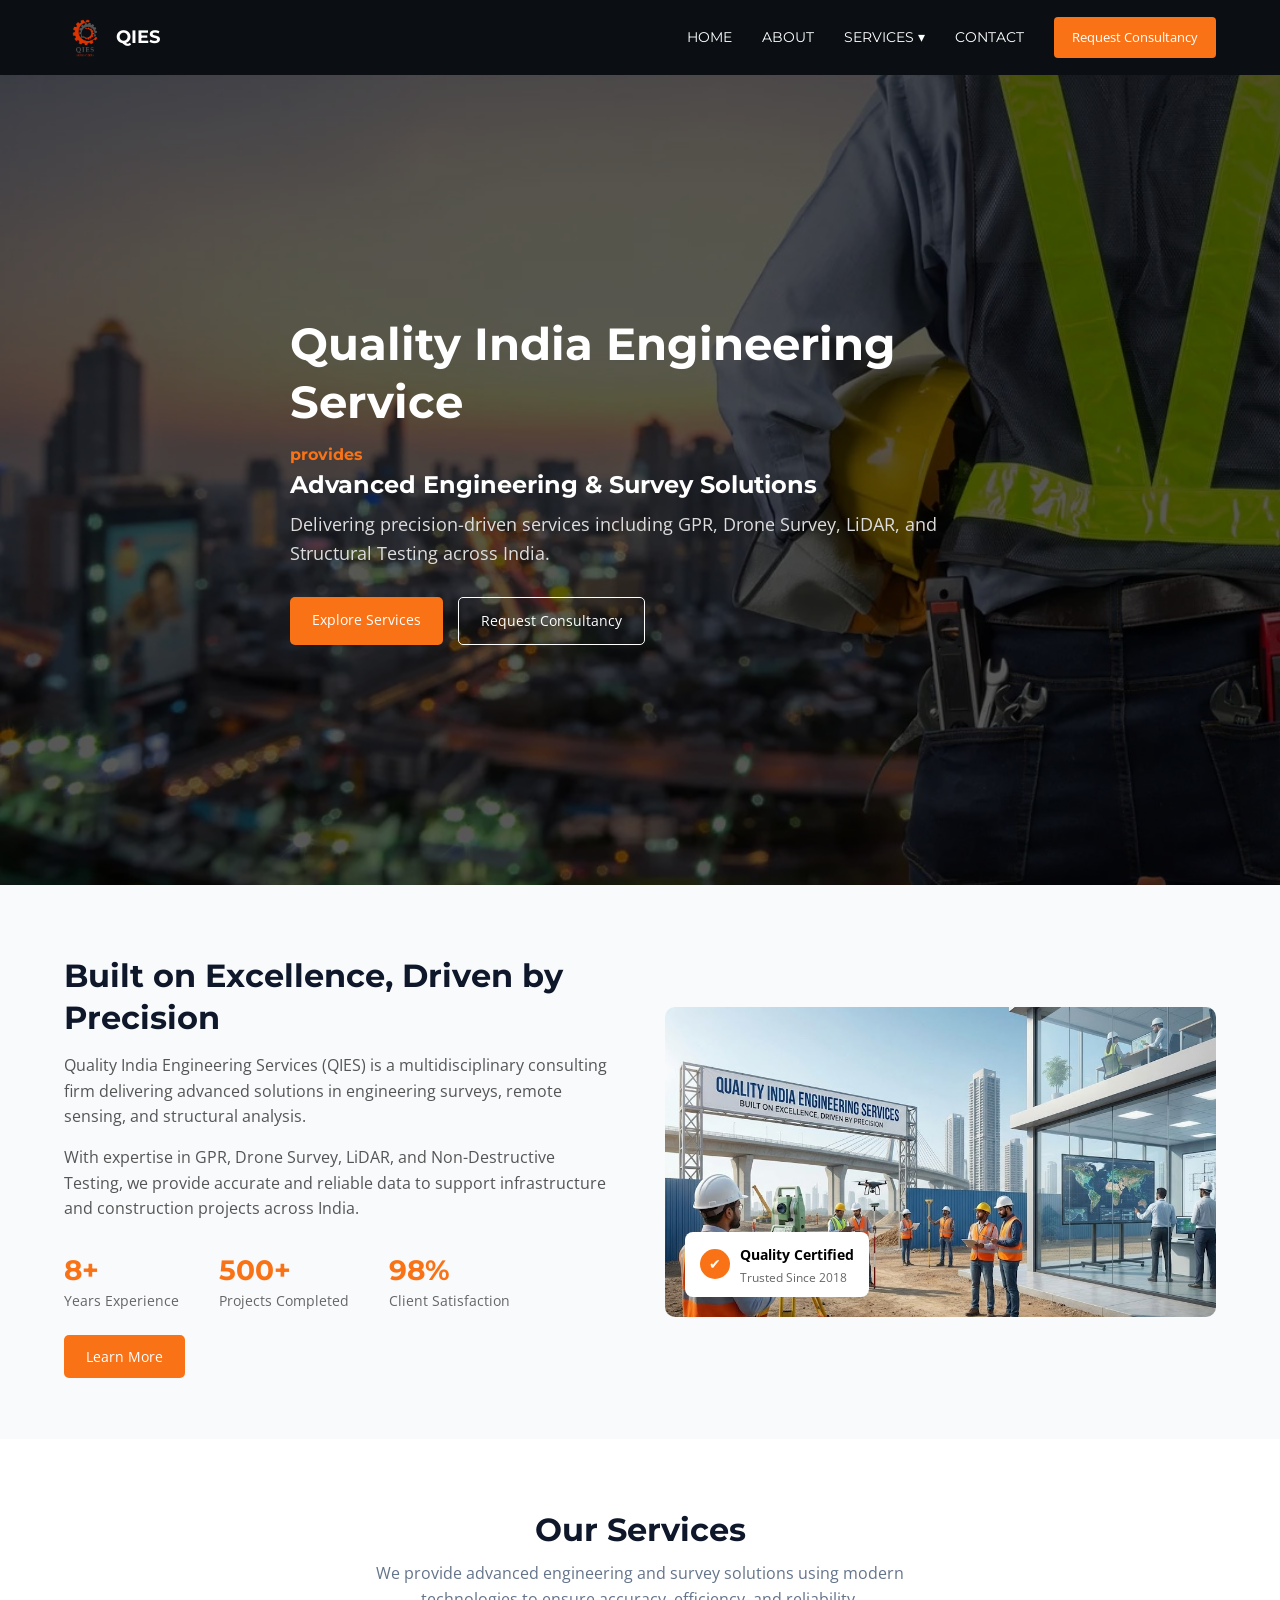
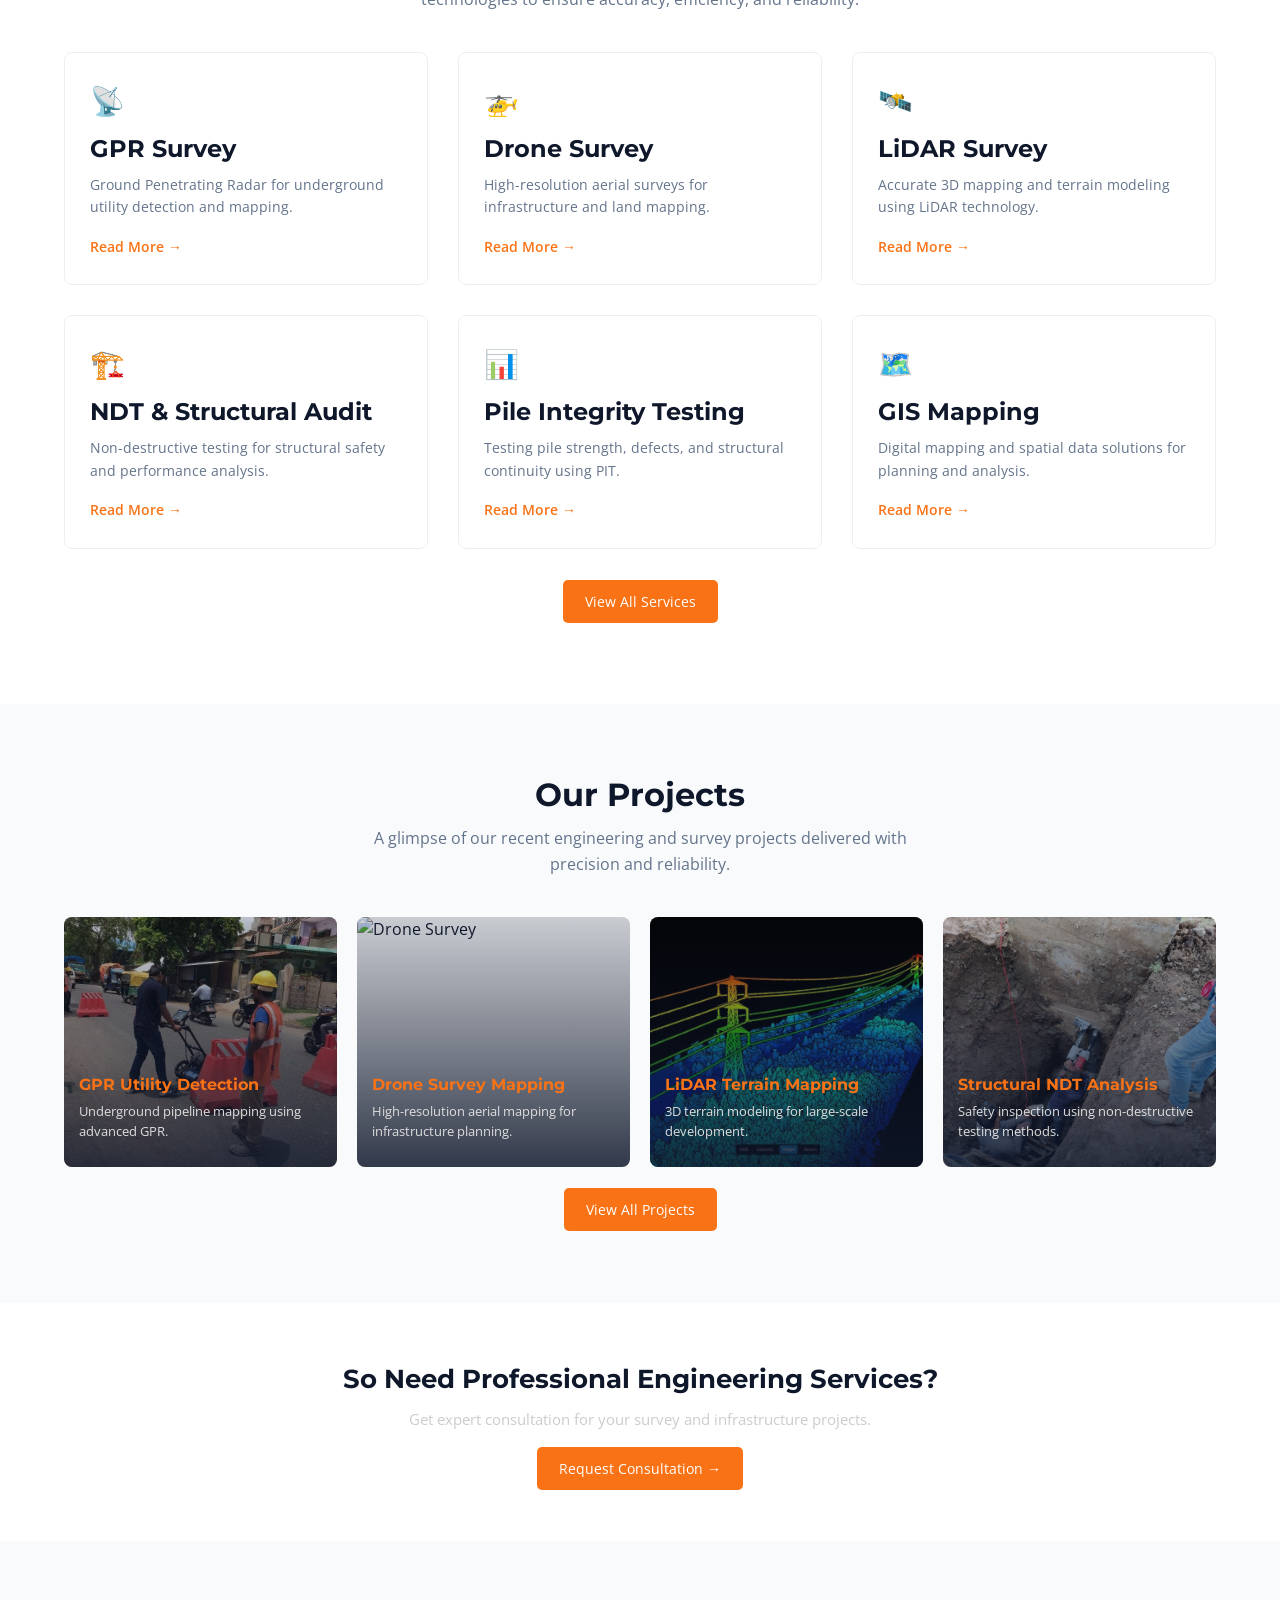
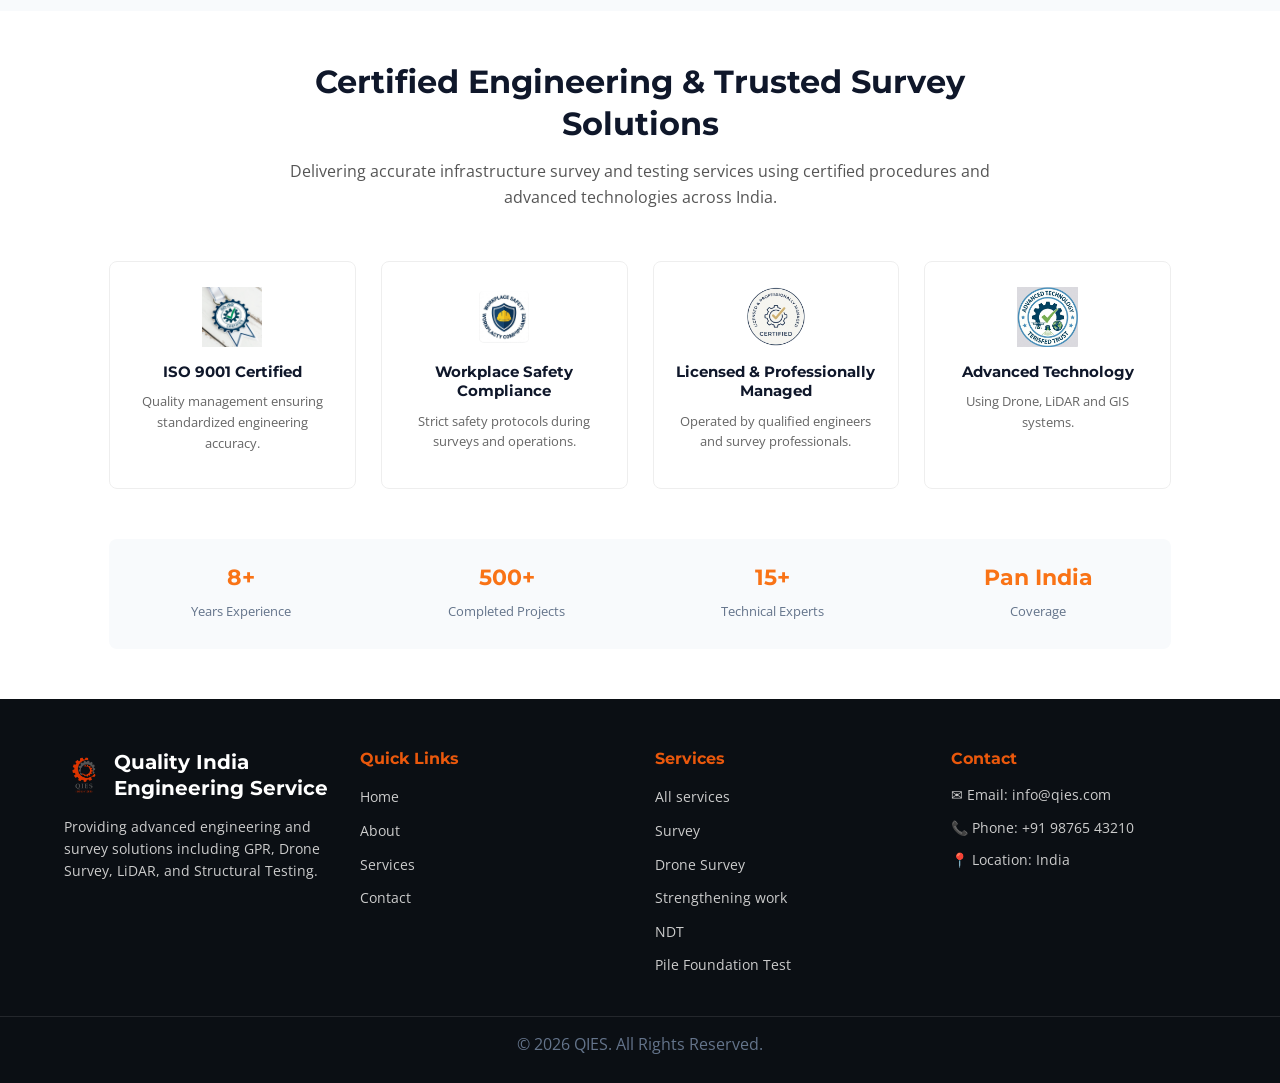
==== commit 4c773ddf: "Add files via upload" ====
--- a/index.html
+++ b/index.html
@@ -19,6 +19,7 @@
     <link rel="stylesheet" href="assets/css/style.css">
     <link rel="stylesheet" href="assets/css/services.css">
     <link rel="stylesheet" href="assets/css/responsive.css">
+    <link rel="stylesheet" href="assets/css/animation.css">
 
 </head>
 
@@ -81,10 +82,17 @@
         <div class="hero-overlay"></div>
 
         <div class="container hero-content">
-
             <h1>
+                Quality India Engineering Service
+            </h1>
+
+            <h4>
+                provides
+            </h4>
+
+            <h3>
                 Advanced Engineering & Survey Solutions
-            </h1>
+            </h3>
 
             <p>
                 Delivering precision-driven services including GPR, Drone Survey,
@@ -108,8 +116,8 @@
 
         <div class="container about-container">
 
-            <!-- Left Content -->
-            <div class="about-text">
+            <!-- Left Content --> 
+            <div class="about-text animate-left">
                 <h2>Built on Excellence, Driven by Precision</h2>
 
                 <p>
@@ -128,7 +136,7 @@
                 <div class="about-stats">
 
                     <div class="stat-item">
-                        <h3>25+</h3>
+                        <h3>8+</h3>
                         <span>Years Experience</span>
                     </div>
 
@@ -148,7 +156,7 @@
             </div>
 
             <!-- Right Image -->
-            <div class="about-image">
+            <div class="about-image animate-right">
                 <img src="assets/img/hero/about.png" alt="Engineering Work">
 
                 <!-- Floating Badge -->
@@ -277,7 +285,7 @@
             <div class="projects-grid">
 
                 <!-- Project 1 -->
-                <div class="project-card">
+                <div class="project-card animate-zoom">
                     <img src="assets/img/service/grp-survey.jpeg" alt="GPR Survey">
                     <div class="project-overlay">
                         <h3>GPR Utility Detection</h3>
@@ -286,7 +294,7 @@
                 </div>
 
                 <!-- Project 2 -->
-                <div class="project-card">
+                <div class="project-card animate-zoom">
                     <img src="assets/img/service" alt="Drone Survey">
                     <div class="project-overlay">
                         <h3>Drone Survey Mapping</h3>
@@ -295,7 +303,7 @@
                 </div>
 
                 <!-- Project 3 -->
-                <div class="project-card">
+                <div class="project-card animate-zoom">
                     <img src="assets/img/service/lidarsurvey.jpeg" alt="LiDAR Survey">
                     <div class="project-overlay">
                         <h3>LiDAR Terrain Mapping</h3>
@@ -304,7 +312,7 @@
                 </div>
 
                 <!-- Project 4 -->
-                <div class="project-card">
+                <div class="project-card animate-zoom">
                     <img src="assets/img/service/core-cutting.jpeg" alt="NDT Testing">
                     <div class="project-overlay">
                         <h3>Structural NDT Analysis</h3>
@@ -352,25 +360,25 @@
             <!-- ROW 2: CERTIFICATION CARDS -->
             <div class="cert-cards-row">
 
-                <div class="cert-card">
+                <div class="cert-card animate">
                     <img src="assets/img/certificates/badge-1.webp" alt="ISO Certification">
                     <h4>ISO 9001 Certified</h4>
                     <p>Quality management ensuring standardized engineering accuracy.</p>
                 </div>
 
-                <div class="cert-card">
+                <div class="cert-card animate">
                     <img src="assets/img/certificates/badge-2.png" alt="Workplace Safety">
                     <h4>Workplace Safety Compliance</h4>
                     <p>Strict safety protocols during surveys and operations.</p>
                 </div>
 
-                <div class="cert-card">
+                <div class="cert-card animate">
                     <img src="assets/img/certificates/badge-3.png" alt="Licensed Managed">
                     <h4>Licensed & Professionally Managed</h4>
                     <p>Operated by qualified engineers and survey professionals.</p>
                 </div>
 
-                <div class="cert-card">
+                <div class="cert-card animate">
                     <img src="assets/img/certificates/badge-4.png" alt="Advanced Technology">
                     <h4>Advanced Technology</h4>
                     <p>Using Drone, LiDAR and GIS systems.</p>
@@ -382,22 +390,22 @@
             <!-- ROW 3: STATS BAR -->
             <div class="cert-stats-row">
 
-                <div class="stat-box">
-                    <h3>25+</h3>
+                <div class="stat-box animate">
+                    <h3>8+</h3>
                     <span>Years Experience</span>
                 </div>
 
-                <div class="stat-box">
+                <div class="stat-box animate">
                     <h3>500+</h3>
                     <span>Completed Projects</span>
                 </div>
 
-                <div class="stat-box">
+                <div class="stat-box animate">
                     <h3>15+</h3>
                     <span>Technical Experts</span>
                 </div>
 
-                <div class="stat-box">
+                <div class="stat-box animate">
                     <h3>Pan India</h3>
                     <span>Coverage</span>
                 </div>
@@ -418,7 +426,7 @@
             <div class="footer-col">
                 <div class="footer-brand">
                     <img src="/assets/img/logo/qies-logo.png" alt="QIES Logo">
-                    <h3>QIES</h3>
+                    <h3>Quality India Engineering Service</h3>
                 </div>
                 <p>
                     Providing advanced engineering and survey solutions including GPR,
@@ -441,6 +449,7 @@
             <div class="footer-col">
                 <h4>Services</h4>
                 <ul>
+                    <li><a href="/services.html">All services</a></li>
                     <li><a href="services/survey.html">Survey</a></li>
                     <li><a href="services/drone-survey.html">Drone Survey</a></li>
                     <li><a href="services/strengthening-work.html">Strengthening work</a></li>
@@ -470,4 +479,19 @@
 
 </body>
 
+<!-- LOADER -->
+<div id="loader">
+    <div class="loader-content">
+
+        <img src="assets/img/logo/qies-logo.png" alt="QIES Logo">
+
+        <div class="bar-loader">
+            <div class="bar"></div>
+        </div>
+
+        <p>Loading...</p>
+
+    </div>
+</div>
+
 </html>
--- a/assets/css/global.css
+++ b/assets/css/global.css
@@ -198,4 +198,73 @@
 .section-title p {
   max-width: 600px;
   margin: auto;
+}
+
+/* =========================
+   LOADER
+========================= */
+#loader {
+  position: fixed;
+  inset: 0;
+  background: #0f172a;
+  display: flex;
+  align-items: center;
+  justify-content: center;
+  z-index: 9999;
+  transition: opacity 0.5s ease, visibility 0.5s;
+}
+
+/* Hide */
+#loader.hidden {
+  opacity: 0;
+  visibility: hidden;
+}
+
+/* CENTER CONTENT */
+.loader-content {
+  display: flex;
+  flex-direction: column;
+  align-items: center;
+  justify-content: center;
+}
+
+/* LOGO */
+.loader-content img {
+  width: 80px;
+  margin-bottom: 20px;
+}
+
+/* TEXT */
+.loader-content p {
+  color: #ccc;
+  font-size: 14px;
+  margin-top: 10px;
+}
+
+/* BAR LOADER */
+.bar-loader {
+  width: 150px;
+  height: 4px;
+  background: rgba(255,255,255,0.1);
+  border-radius: 5px;
+  overflow: hidden;
+}
+
+.bar {
+  height: 100%;
+  width: 0%;
+  background: var(--accent);
+  animation: loadingBar 1.5s ease infinite;
+}
+
+@keyframes loadingBar {
+  0% {
+    width: 0%;
+  }
+  50% {
+    width: 80%;
+  }
+  100% {
+    width: 100%;
+  }
 }
--- a/assets/css/style.css
+++ b/assets/css/style.css
@@ -250,6 +250,20 @@
   color: white;
 }
 
+.hero-content h3 {
+  font-family: 'Montserrat', sans-serif;
+  margin-bottom: 10px;
+  line-height: 1.3;
+  color: white;
+}
+
+.hero-content h4 {
+  font-family: 'Montserrat', sans-serif;
+  margin-bottom: 10px;
+  line-height: 0.5;
+  color: var(--accent);
+}
+
 .hero-content p {
   font-size: 1.1rem;
   color: #ddd;
--- a/assets/css/animation.css
+++ b/assets/css/animation.css
@@ -0,0 +1,153 @@
+/* =========================  HOME PAGE STARTS ========================= */
+/* =========================
+   BASE ANIMATIONS
+========================= */
+
+/* Hidden state */
+.animate {
+  opacity: 0;
+  transform: translateY(40px);
+  transition: all 0.8s ease;
+}
+
+/* Visible */
+.animate.show {
+  opacity: 1;
+  transform: translateY(0);
+}
+
+/* Left animation */
+.animate-left {
+  opacity: 0;
+  transform: translateX(-60px);
+  transition: all 0.8s ease;
+}
+
+.animate-left.show {
+  opacity: 1;
+  transform: translateX(0);
+}
+
+/* Right animation */
+.animate-right {
+  opacity: 0;
+  transform: translateX(60px);
+  transition: all 0.8s ease;
+}
+
+.animate-right.show {
+  opacity: 1;
+  transform: translateX(0);
+}
+
+/* Zoom animation */
+.animate-zoom {
+  opacity: 0;
+  transform: scale(0.8);
+  transition: all 0.8s ease;
+}
+
+.animate-zoom.show {
+  opacity: 1;
+  transform: scale(1);
+}
+
+/* =========================
+   HERO ANIMATION
+========================= */
+
+.hero-content h1,
+.hero-content h3,
+.hero-content h4,
+.hero-content p,
+.hero-buttons {
+  opacity: 0;
+  transform: translateY(30px);
+  animation: heroFade 1s ease forwards;
+}
+
+.hero-content h1 { animation-delay: 0.2s; }
+.hero-content h4 { animation-delay: 0.4s; }
+.hero-content h3 { animation-delay: 0.6s; }
+.hero-content p { animation-delay: 0.8s; }
+.hero-buttons { animation-delay: 1s; }
+
+@keyframes heroFade {
+  to {
+    opacity: 1;
+    transform: translateY(0);
+  }
+}
+
+/* =========================
+   SERVICE CARD STAGGER
+========================= */
+
+.service-card {
+  opacity: 0;
+  transform: translateY(30px);
+}
+
+/* when active */
+.service-card.show {
+  opacity: 1;
+  transform: translateY(0);
+  transition: 0.6s ease;
+}
+
+/* =========================
+   PROJECT ZOOM HOVER ENHANCE
+========================= */
+
+.project-card img {
+  transition: transform 0.6s ease;
+}
+
+.project-card:hover img {
+  transform: scale(1.12);
+}
+
+/* =========================
+   BUTTON MICRO ANIMATION
+========================= */
+
+.btn-primary,
+.btn-outline {
+  transition: all 0.3s ease;
+}
+
+.btn-primary:hover {
+  transform: translateY(-2px);
+}
+
+.btn-outline:hover {
+  transform: translateY(-2px);
+}
+
+/* =========================
+   IMAGE FLOAT EFFECT
+========================= */
+
+.about-image img {
+  transition: transform 0.5s ease;
+}
+
+.about-image:hover img {
+  transform: scale(1.05);
+}
+
+/* =========================
+   BADGE POP
+========================= */
+
+.about-badge {
+  animation: floatBadge 3s ease-in-out infinite;
+}
+
+@keyframes floatBadge {
+  0% { transform: translateY(0); }
+  50% { transform: translateY(-8px); }
+  100% { transform: translateY(0); }
+}
+
+/* =========================  HOME PAGE Ends ========================= */
